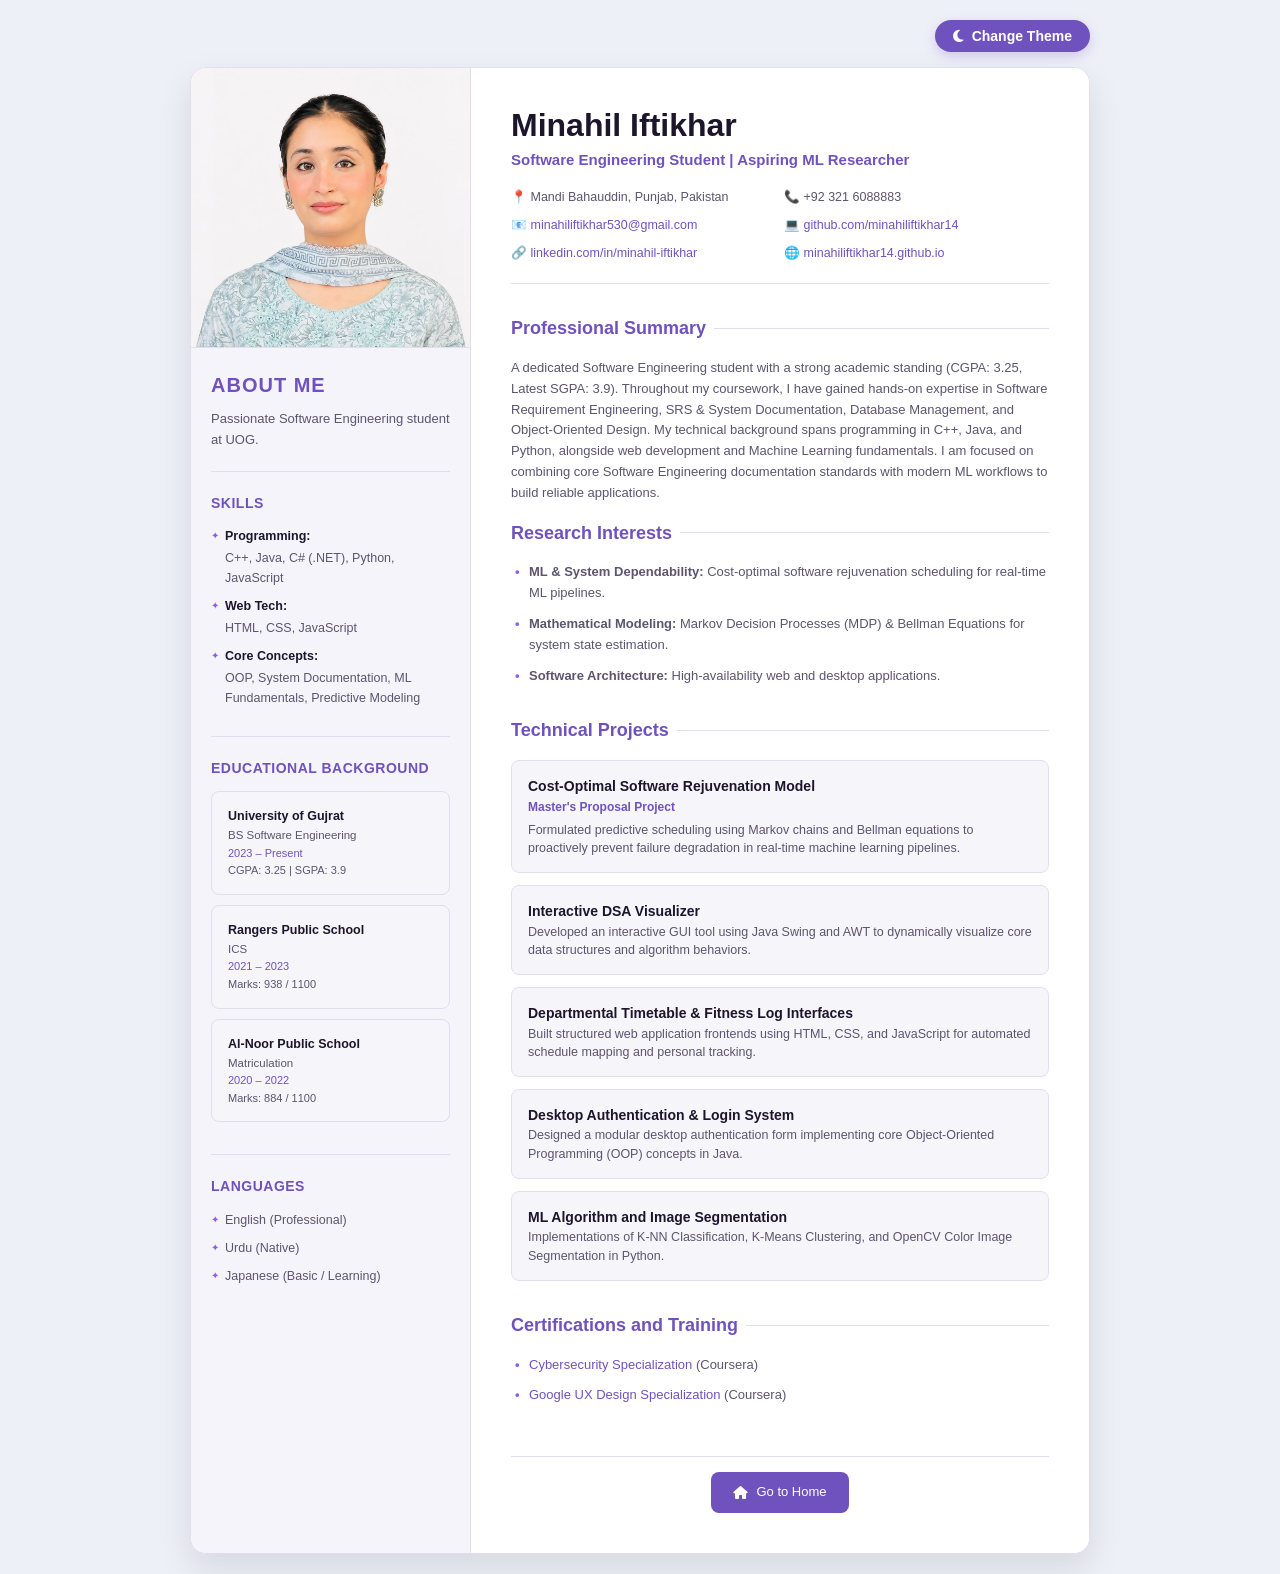
==== cv.html @ e7bc3b6b "Update cv.html" ====
<!DOCTYPE html>
<html lang="en">

<head>
    <meta charset="UTF-8">
    <meta name="viewport" content="width=device-width, initial-scale=1.0">
    <title>Minahil Iftikhar - Curriculum Vitae</title>
    <!-- FontAwesome icons -->
    <link rel="stylesheet" href="https://cdnjs.cloudflare.com/ajax/libs/font-awesome/6.4.0/css/all.min.css">
    
    <style>
        :root {
            /* LIGHT THEME (Portfolio Palette) */
            --body-bg: #eef0f8;
            --sidebar-bg: #f5f4fa;
            --main-bg: #ffffff;
            --card-bg: #f6f5fa;
            --text-dark: #1b162c;
            --text-purple: #7052be;
            --text-muted: #5b556e;
            --border-color: #e2def0;
            --link-color: #7052be;
            --button-bg: #7052be;
            --button-text: #ffffff;
            --accent-purple: #8b5cf6;
        }

        /* DARK THEME (Portfolio Palette) */
        [data-theme="dark"] {
            --body-bg: #0c0a15;
            --sidebar-bg: #141024;
            --main-bg: #1a162e;
            --card-bg: #221c3b;
            --text-dark: #f1edfd;
            --text-purple: #a78bfa;
            --text-muted: #b4accb;
            --border-color: #2e264a;
            --link-color: #c4b5fd;
            --button-bg: #8b5cf6;
            --button-text: #ffffff;
            --accent-purple: #a78bfa;
        }

        * {
            box-sizing: border-box;
            margin: 0;
            padding: 0;
            font-family: -apple-system, BlinkMacSystemFont, 'Segoe UI', Roboto, Helvetica, Arial, sans-serif;
            transition: background-color 0.3s ease, color 0.3s ease, border-color 0.3s ease;
        }

        body {
            background-color: var(--body-bg);
            color: var(--text-dark);
            line-height: 1.6;
            padding: 20px;
            position: relative;
        }

        /* Top Bar Controls */
        .top-controls {
            max-width: 900px;
            margin: 0 auto 15px auto;
            display: flex;
            justify-content: flex-end;
        }

        .theme-toggle-btn {
            background-color: var(--button-bg);
            color: var(--button-text);
            border: none;
            padding: 8px 18px;
            border-radius: 20px;
            cursor: pointer;
            font-size: 14px;
            font-weight: 600;
            display: flex;
            align-items: center;
            gap: 8px;
            box-shadow: 0 4px 12px rgba(112, 82, 190, 0.25);
        }

        .theme-toggle-btn:hover {
            opacity: 0.9;
            transform: translateY(-1px);
        }

        .cv-container {
            max-width: 900px;
            margin: 0 auto;
            background: var(--main-bg);
            border-radius: 16px;
            box-shadow: 0 15px 35px rgba(0, 0, 0, 0.1);
            display: grid;
            grid-template-columns: 280px 1fr;
            min-height: 1050px;
            overflow: hidden;
            border: 1px solid var(--border-color);
        }

        /* LEFT SIDEBAR */
        .sidebar {
            background-color: var(--sidebar-bg);
            border-right: 1px solid var(--border-color);
            display: flex;
            flex-direction: column;
        }

        .photo-container {
            width: 100%;
            height: 280px;
            background-color: var(--card-bg);
            display: flex;
            align-items: center;
            justify-content: center;
            border-bottom: 1px solid var(--border-color);
            overflow: hidden;
        }

        .photo-container img {
            width: 100%;
            height: 100%;
            object-fit: cover;
        }

        .photo-placeholder {
            color: var(--text-muted);
            font-size: 13px;
            text-align: center;
            padding: 20px;
            font-style: italic;
        }

        .sidebar-content {
            padding: 25px 20px;
        }

        .sidebar-section {
            border-bottom: 1px solid var(--border-color);
            padding-bottom: 20px;
            margin-bottom: 20px;
        }

        .sidebar-section:last-child {
            border-bottom: none;
            padding-bottom: 0;
            margin-bottom: 0;
        }

        .sidebar h1 {
            font-size: 20px;
            text-transform: uppercase;
            color: var(--text-purple);
            letter-spacing: 1px;
            line-height: 1.2;
            margin-bottom: 12px;
            font-weight: 700;
        }

        .sidebar h3 {
            font-size: 14px;
            font-weight: 700;
            color: var(--text-purple);
            margin-bottom: 12px;
            letter-spacing: 0.5px;
            text-transform: uppercase;
        }

        .sidebar p {
            font-size: 13px;
            color: var(--text-muted);
        }

        .sidebar ul {
            list-style-type: none;
            padding-left: 0;
        }

        .sidebar li {
            font-size: 12.5px;
            color: var(--text-muted);
            margin-bottom: 8px;
            position: relative;
            padding-left: 14px;
        }

        .sidebar li::before {
            content: "✦";
            position: absolute;
            left: 0;
            color: var(--accent-purple);
            font-size: 10px;
            top: 2px;
        }

        .sidebar li strong {
            color: var(--text-dark);
            display: block;
            margin-bottom: 2px;
        }

        .sidebar a,
        .main-content a {
            color: var(--link-color);
            text-decoration: none;
            font-weight: 500;
        }

        .sidebar a:hover,
        .main-content a:hover {
            text-decoration: underline;
        }

        /* RIGHT MAIN CONTENT */
        .main-content {
            background-color: var(--main-bg);
            padding: 40px;
            display: flex;
            flex-direction: column;
            justify-content: space-between;
        }

        .contact-header {
            font-size: 13px;
            color: var(--text-muted);
            margin-bottom: 30px;
            padding-bottom: 20px;
            border-bottom: 1px solid var(--border-color);
        }

        .contact-header h1 {
            font-size: 32px;
            color: var(--text-dark);
            font-weight: 800;
            line-height: 1.1;
            margin-bottom: 5px;
        }

        .contact-header h3 {
            font-size: 15px;
            color: var(--text-purple);
            font-weight: 600;
            margin-bottom: 15px;
        }

        .contact-grid {
            display: grid;
            grid-template-columns: 1fr 1fr;
            gap: 8px;
            font-size: 12.5px;
        }

        .main-section {
            margin-bottom: 30px;
        }

        .main-section h2 {
            font-size: 18px;
            color: var(--text-purple);
            margin-bottom: 15px;
            font-weight: 700;
            display: flex;
            align-items: center;
            gap: 8px;
        }

        .main-section h2::after {
            content: "";
            flex: 1;
            height: 1px;
            background-color: var(--border-color);
        }

        .main-section p {
            font-size: 13px;
            color: var(--text-muted);
            line-height: 1.6;
            margin-bottom: 15px;
        }

        .item {
            background: var(--card-bg);
            padding: 14px 16px;
            border-radius: 8px;
            margin-bottom: 12px;
            border: 1px solid var(--border-color);
        }

        .item-header {
            font-size: 14px;
            font-weight: 700;
            color: var(--text-dark);
        }

        .item-sub {
            font-size: 12px;
            font-weight: 600;
            color: var(--text-purple);
            margin-bottom: 4px;
        }

        .item-details {
            font-size: 12.5px;
            color: var(--text-muted);
            line-height: 1.5;
        }

        .bullet-list {
            padding-left: 0;
            list-style: none;
        }

        .bullet-list li {
            margin-bottom: 10px;
            font-size: 13px;
            color: var(--text-muted);
            position: relative;
            padding-left: 18px;
        }

        .bullet-list li::before {
            content: "•";
            position: absolute;
            left: 4px;
            color: var(--accent-purple);
            font-weight: bold;
        }

        /* Home Button Styling */
        .home-button-container {
            margin-top: 20px;
            padding-top: 15px;
            border-top: 1px solid var(--border-color);
            text-align: center;
        }

        .home-btn {
            display: inline-flex;
            align-items: center;
            gap: 8px;
            background-color: var(--button-bg) !important;
            color: #ffffff !important;
            padding: 10px 22px;
            border-radius: 8px;
            text-decoration: none !important;
            font-size: 13px;
            font-weight: 600;
            transition: transform 0.2s ease, opacity 0.2s ease;
        }

        .home-btn i,
        .home-btn span {
            color: #ffffff !important;
        }

        .home-btn:hover {
            transform: translateY(-2px);
            opacity: 0.9;
        }

        /* ==========================================================================
           PRINT OPTIMIZATION FOR SINGLE-PAGE CV (ENHANCED)
           ========================================================================== */
        @media print {
            /* Set page size to A4 and remove browser default margins */
            @page {
                size: A4 portrait;
                margin: 0mm !important;
            }

            /* Reset HTML and Body for full view print */
            html, body {
                width: 100% !important;
                height: 100% !important;
                background: none !important;
                padding: 0 !important;
                margin: 0 !important;
                -webkit-print-color-adjust: exact !important;
                print-color-adjust: exact !important;
            }

            /* Hide top buttons and non-printable elements */
            .top-controls,
            .home-button-container {
                display: none !important;
            }

            /* Single page layout setup */
            .cv-container {
                box-shadow: none !important;
                max-width: 100% !important;
                width: 100% !important;
                height: 100vh !important;
                min-height: auto !important;
                border: none !important;
                border-radius: 0 !important;
                grid-template-columns: 240px 1fr !important; /* Optimized sidebar width */
                page-break-inside: avoid !important;
                break-inside: avoid !important;
            }

            /* Compact layout for sidebar */
            .photo-container {
                height: 210px !important; /* Slightly smaller photo area for vertical space */
            }

            .sidebar-content {
                padding: 15px 12px !important;
            }

            .sidebar-section {
                margin-bottom: 10px !important;
                padding-bottom: 10px !important;
            }

            /* Compact layout for main content area */
            .main-content {
                padding: 20px 25px !important;
                justify-content: flex-start !important;
            }

            .contact-header {
                margin-bottom: 12px !important;
                padding-bottom: 8px !important;
            }

            .contact-header h1 {
                font-size: 24px !important;
            }

            .main-section {
                margin-bottom: 12px !important;
            }

            .main-section h2 {
                font-size: 15px !important;
                margin-bottom: 8px !important;
            }

            .main-section p {
                font-size: 12px !important;
                margin-bottom: 8px !important;
            }

            .item {
                margin-bottom: 6px !important;
                padding: 6px 10px !important;
            }

            .bullet-list li {
                margin-bottom: 4px !important;
                font-size: 12px !important;
            }

            /* Strict page-break protection */
            p, h1, h2, h3, .item, li, .sidebar-section, .main-section {
                page-break-inside: avoid !important;
                break-inside: avoid !important;
            }
        }
    </style>
</head>

<body>

    <!-- Top Theme Switcher Button -->
    <div class="top-controls">
        <button id="theme-toggle" class="theme-toggle-btn">
            <i id="theme-icon" class="fa-solid fa-moon"></i>
            <span>Change Theme</span>
        </button>
    </div>

    <div class="cv-container">

        <!-- LEFT SIDEBAR -->
        <aside class="sidebar">
            <div class="photo-container">
                <img src="Minahil Passport size.jpeg" alt="Minahil Iftikhar" onerror="this.style.display='none'; this.nextElementSibling.style.display='block';">
                <div class="photo-placeholder" style="display:none;">
                    [ Passport Photo Here ]
                </div>
            </div>

            <div class="sidebar-content">
                <div class="sidebar-section">
                    <h1>About Me</h1>
                    <p>Passionate Software Engineering student at UOG.</p>
                </div>

                <div class="sidebar-section">
                    <h3>Skills</h3>
                    <ul>
                        <li><strong>Programming:</strong> C++, Java, C# (.NET), Python, JavaScript</li>
                        <li><strong>Web Tech:</strong> HTML, CSS, JavaScript</li>
                        <li><strong>Core Concepts:</strong> OOP, System Documentation, ML Fundamentals, Predictive Modeling</li>
                    </ul>
                </div>

                <div class="sidebar-section">
                    <h3>Educational Background</h3>
                    <div class="item" style="margin-bottom: 10px;">
                        <div style="font-size: 12.5px; font-weight:700; color: var(--text-dark);">University of Gujrat</div>
                        <div style="font-size: 11.5px; color: var(--text-muted);">BS Software Engineering</div>
                        <div style="font-size: 11px; color: var(--text-purple);">2023 – Present</div>
                        <div style="font-size: 11px; color: var(--text-muted);">CGPA: 3.25 | SGPA: 3.9</div>
                    </div>

                    <div class="item" style="margin-bottom: 10px;">
                        <div style="font-size: 12.5px; font-weight:700; color: var(--text-dark);">Rangers Public School</div>
                        <div style="font-size: 11.5px; color: var(--text-muted);">ICS</div>
                        <div style="font-size: 11px; color: var(--text-purple);">2021 – 2023</div>
                        <div style="font-size: 11px; color: var(--text-muted);">Marks: 938 / 1100</div>
                    </div>

                    <div class="item">
                        <div style="font-size: 12.5px; font-weight:700; color: var(--text-dark);">Al-Noor Public School</div>
                        <div style="font-size: 11.5px; color: var(--text-muted);">Matriculation</div>
                        <div style="font-size: 11px; color: var(--text-purple);">2020 – 2022</div>
                        <div style="font-size: 11px; color: var(--text-muted);">Marks: 884 / 1100</div>
                    </div>
                </div>

                <div class="sidebar-section">
                    <h3>Languages</h3>
                    <ul>
                        <li>English (Professional)</li>
                        <li>Urdu (Native)</li>
                        <li>Japanese (Basic / Learning)</li>
                    </ul>
                </div>
            </div>
        </aside>

        <!-- RIGHT MAIN CONTENT -->
        <main class="main-content">

            <div>
                <!-- Contact Info Header -->
                <div class="contact-header">
                    <h1>Minahil Iftikhar</h1>
                    <h3>Software Engineering Student | Aspiring ML Researcher</h3>
                    <div class="contact-grid">
                        <div>📍 Mandi Bahauddin, Punjab, Pakistan</div>
                        <div>📞 +92 321 6088883</div>
                        <div>📧 <a href="mailto:minahiliftikhar530@gmail.com">minahiliftikhar530@gmail.com</a></div>
                        <div>💻 <a href="https://github.com/minahiliftikhar14" target="_blank">github.com/minahiliftikhar14</a></div>
                        <div>🔗 <a href="https://linkedin.com/in/minahil-iftikhar" target="_blank">linkedin.com/in/minahil-iftikhar</a></div>
                        <div>🌐 <a href="https://minahiliftikhar14.github.io" target="_blank">minahiliftikhar14.github.io</a></div>
                    </div>
                </div>

                <!-- Professional Summary & Research Interests -->
                <section class="main-section">
                    <h2>Professional Summary</h2>
                    <p>A dedicated Software Engineering student with a strong academic standing (CGPA: 3.25, Latest SGPA: 3.9). Throughout my coursework, I have gained hands-on expertise in Software Requirement Engineering, SRS & System Documentation, Database Management, and Object-Oriented Design. My technical background spans programming in C++, Java, and Python, alongside web development and Machine Learning fundamentals. I am focused on combining core Software Engineering documentation standards with modern ML workflows to build reliable applications.</p>

                    <h2>Research Interests</h2>
                    <ul class="bullet-list">
                        <li><strong>ML & System Dependability:</strong> Cost-optimal software rejuvenation scheduling for real-time ML pipelines.</li>
                        <li><strong>Mathematical Modeling:</strong> Markov Decision Processes (MDP) & Bellman Equations for system state estimation.</li>
                        <li><strong>Software Architecture:</strong> High-availability web and desktop applications.</li>
                    </ul>
                </section>

                <!-- Technical Projects -->
                <section class="main-section">
                    <h2>Technical Projects</h2>

                    <div class="item">
                        <div class="item-header">Cost-Optimal Software Rejuvenation Model</div>
                        <div class="item-sub">Master's Proposal Project</div>
                        <div class="item-details">Formulated predictive scheduling using Markov chains and Bellman equations to proactively prevent failure degradation in real-time machine learning pipelines.</div>
                    </div>

                    <div class="item">
                        <div class="item-header">Interactive DSA Visualizer</div>
                        <div class="item-details">Developed an interactive GUI tool using Java Swing and AWT to dynamically visualize core data structures and algorithm behaviors.</div>
                    </div>

                    <div class="item">
                        <div class="item-header">Departmental Timetable & Fitness Log Interfaces</div>
                        <div class="item-details">Built structured web application frontends using HTML, CSS, and JavaScript for automated schedule mapping and personal tracking.</div>
                    </div>

                    <div class="item">
                        <div class="item-header">Desktop Authentication & Login System</div>
                        <div class="item-details">Designed a modular desktop authentication form implementing core Object-Oriented Programming (OOP) concepts in Java.</div>
                    </div>

                    <div class="item">
                        <div class="item-header">ML Algorithm and Image Segmentation</div>
                        <div class="item-details">Implementations of K-NN Classification, K-Means Clustering, and OpenCV Color Image Segmentation in Python.</div>
                    </div>
                </section>

                <!-- Training and Certifications -->
                <section class="main-section">
                    <h2>Certifications and Training</h2>
                    <ul class="bullet-list">
                        <li><a href="https://www.coursera.org/account/accomplishments/specialization/certificate/G35MRL6P6E2B" target="_blank">Cybersecurity Specialization</a> (Coursera)</li>
                        <li><a href="YOUR_COURSERA_UX_LINK_HERE" target="_blank">Google UX Design Specialization</a> (Coursera)</li>
                    </ul>
                </section>
            </div>

            <!-- Home Button -->
            <div class="home-button-container">
                <a href="index.html" class="home-btn">
                    <i class="fa-solid fa-house"></i> Go to Home
                </a>
            </div>

        </main>

    </div>

    <!-- Theme Switcher JS Script -->
    <script>
        const themeToggleBtn = document.getElementById('theme-toggle');
        const themeIcon = document.getElementById('theme-icon');

        const savedTheme = localStorage.getItem('theme') || 'light';
        document.documentElement.setAttribute('data-theme', savedTheme);
        updateIcon(savedTheme);

        themeToggleBtn.addEventListener('click', () => {
            let currentTheme = document.documentElement.getAttribute('data-theme');
            let newTheme = currentTheme === 'dark' ? 'light' : 'dark';

            document.documentElement.setAttribute('data-theme', newTheme);
            localStorage.setItem('theme', newTheme);
            updateIcon(newTheme);
        });

        function updateIcon(theme) {
            if (theme === 'dark') {
                themeIcon.className = 'fa-solid fa-sun';
            } else {
                themeIcon.className = 'fa-solid fa-moon';
            }
        }
    </script>
</body>

</html>
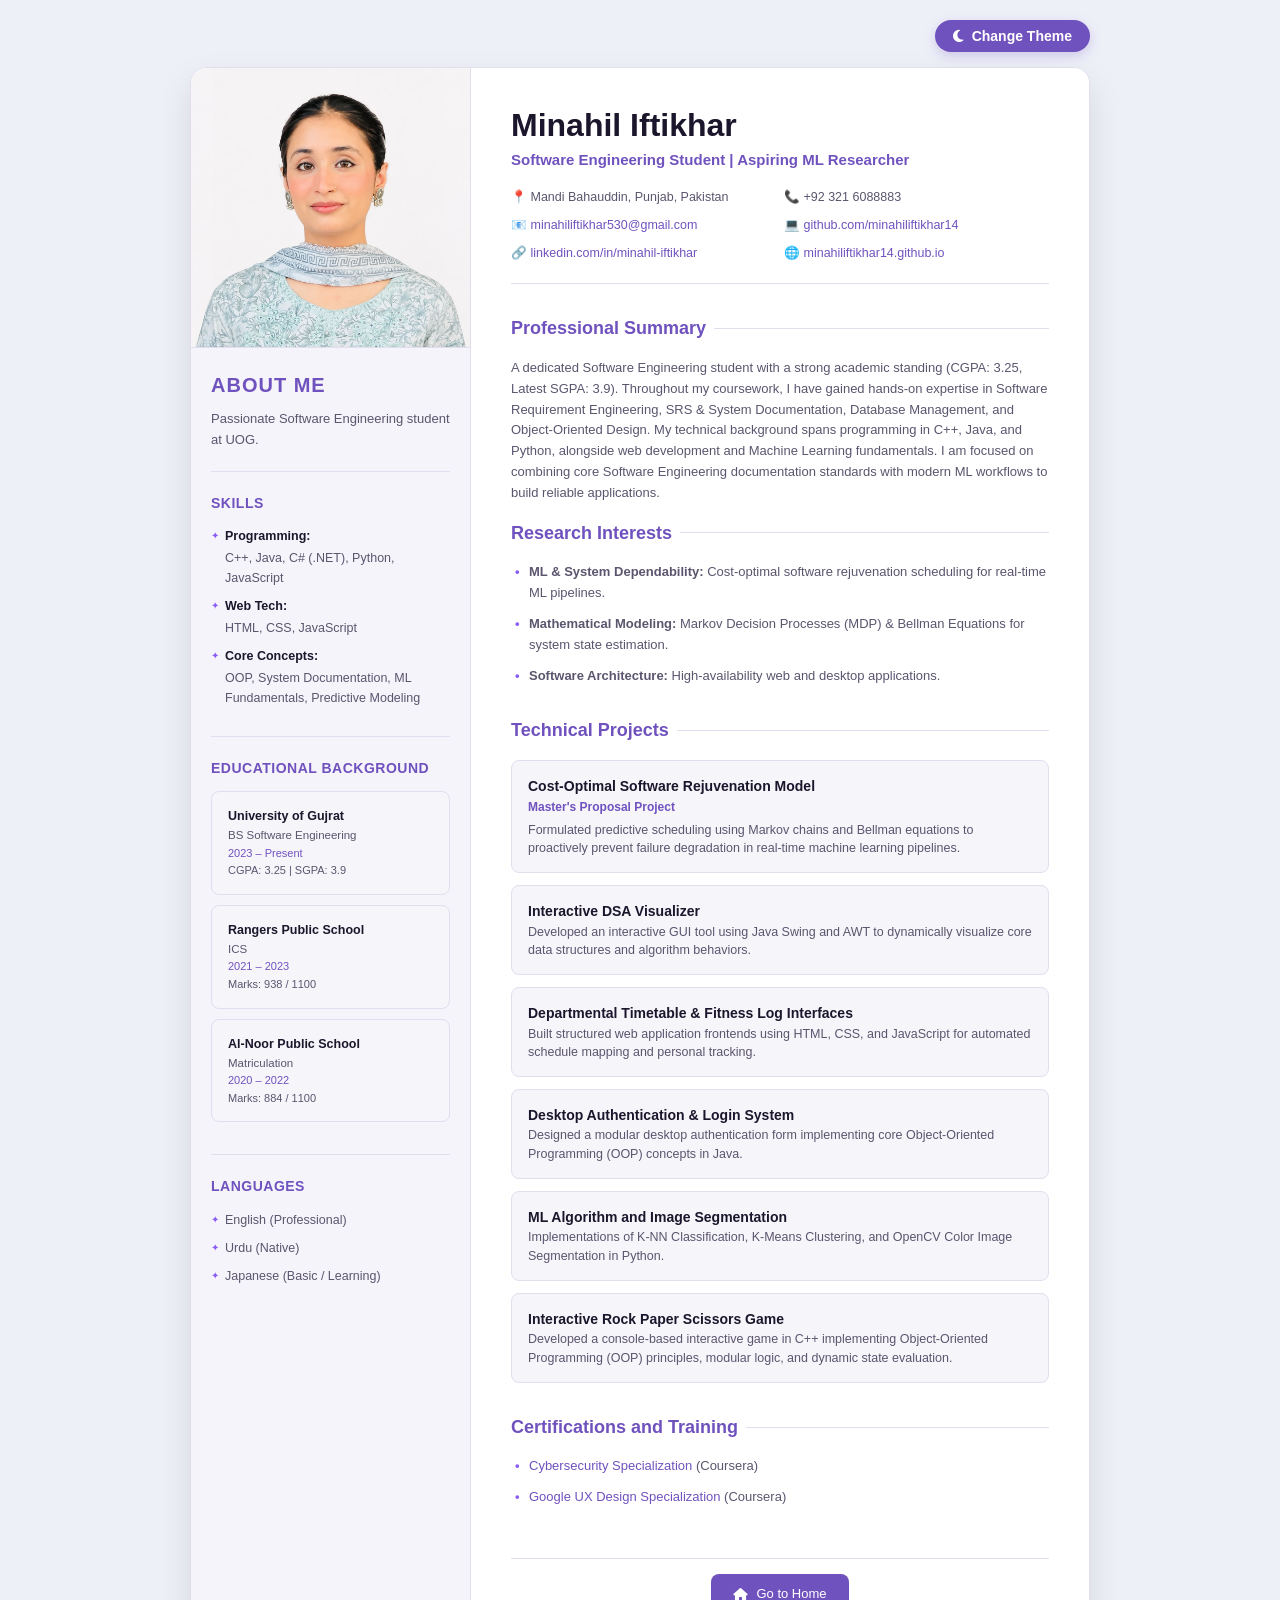
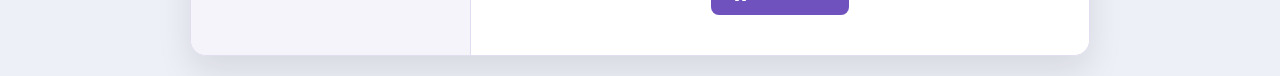
==== commit dd7f6b24: "Update cv.html" ====
--- a/cv.html
+++ b/cv.html
@@ -592,6 +592,10 @@
                         <div class="item-header">ML Algorithm and Image Segmentation</div>
                         <div class="item-details">Implementations of K-NN Classification, K-Means Clustering, and OpenCV Color Image Segmentation in Python.</div>
                     </div>
+                    <div class="item">
+                    <div class="item-header">Interactive Rock Paper Scissors Game</div>
+                    <div class="item-details">Developed a console-based interactive game in C++ implementing Object-Oriented Programming (OOP) principles, modular logic, and dynamic state evaluation.</div>
+</div>
                 </section>
 
                 <!-- Training and Certifications -->
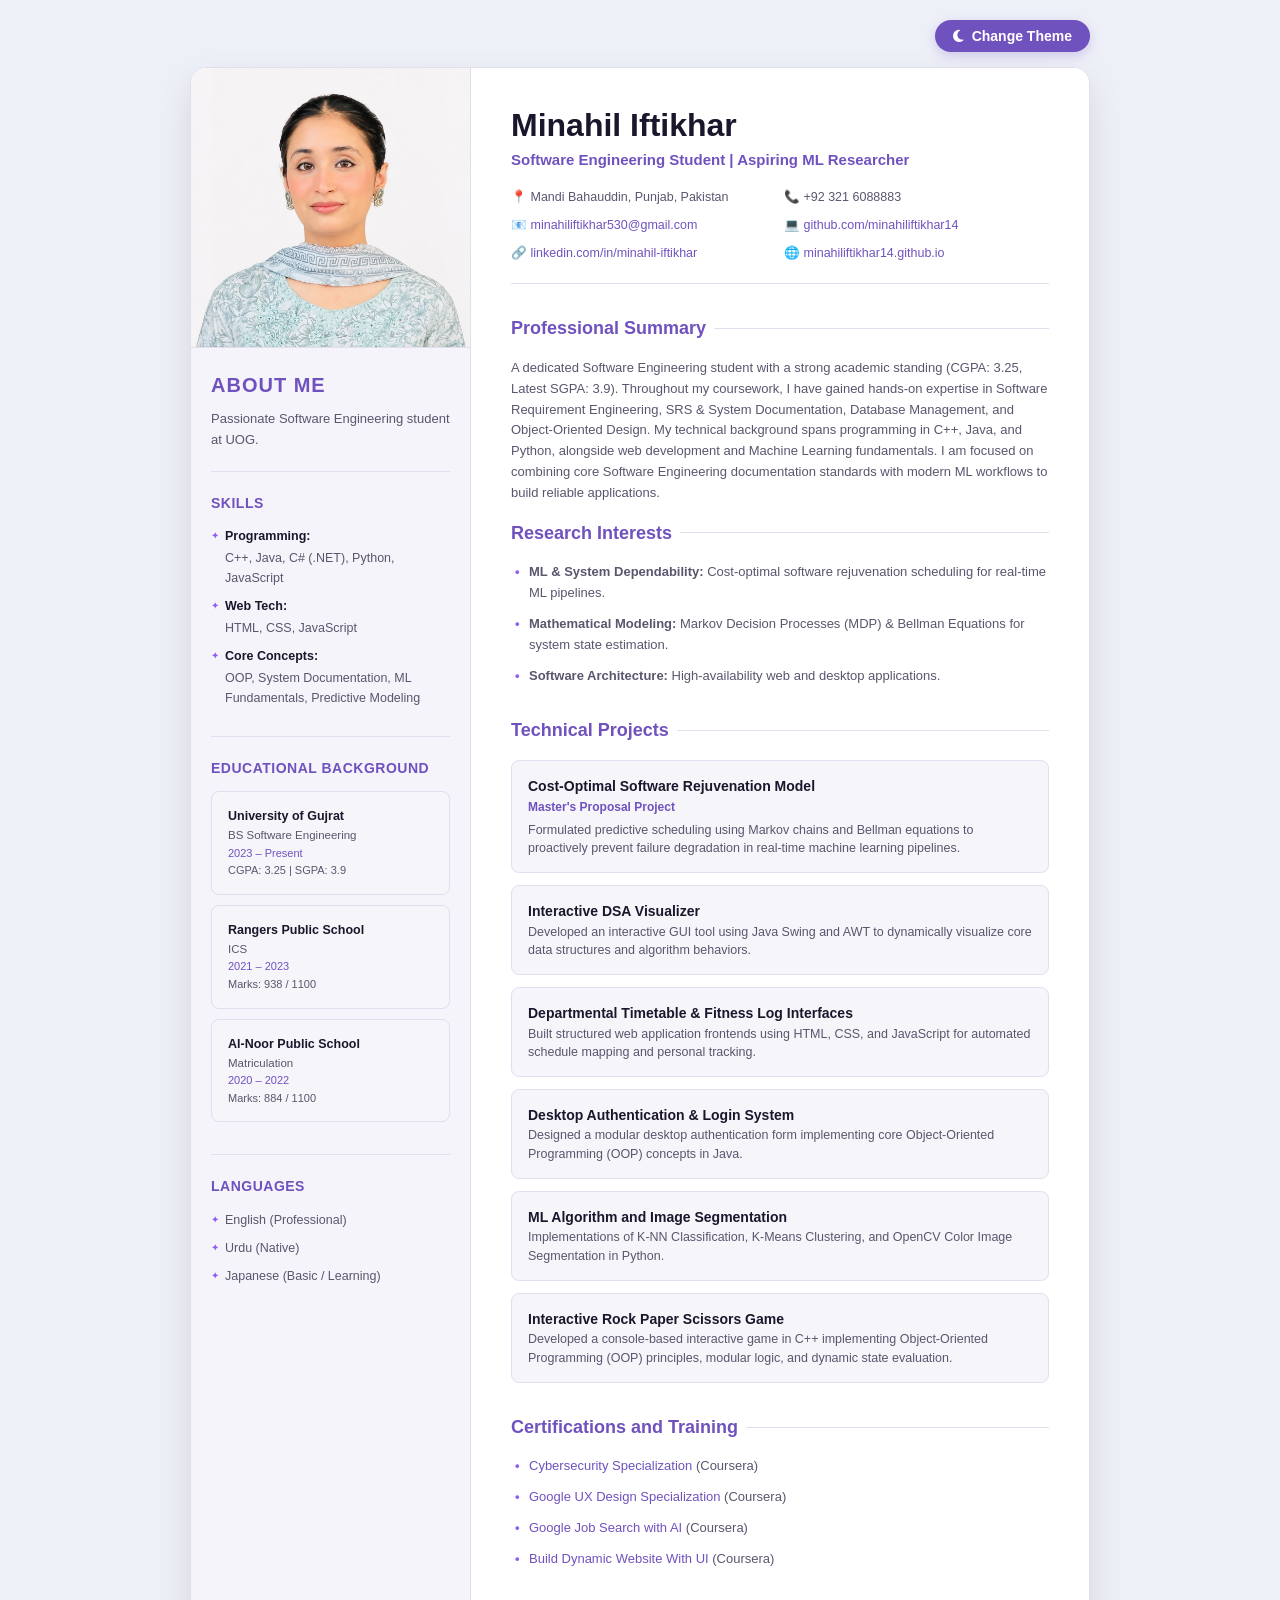
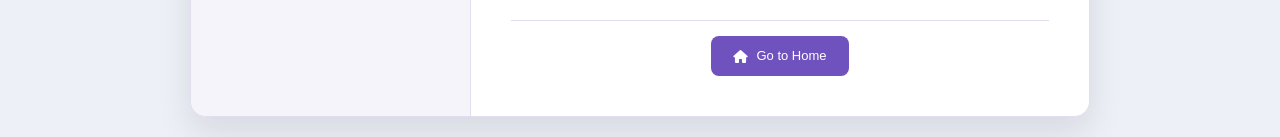
==== commit 8921a11d: "Update cv.html" ====
--- a/cv.html
+++ b/cv.html
@@ -603,7 +603,9 @@
                     <h2>Certifications and Training</h2>
                     <ul class="bullet-list">
                         <li><a href="https://www.coursera.org/account/accomplishments/specialization/certificate/G35MRL6P6E2B" target="_blank">Cybersecurity Specialization</a> (Coursera)</li>
-                        <li><a href="YOUR_COURSERA_UX_LINK_HERE" target="_blank">Google UX Design Specialization</a> (Coursera)</li>
+                        <li><a href="https://www.coursera.org/account/accomplishments/specialization/certificate/XSZ6174ZWD91" target="_blank">Google UX Design Specialization</a> (Coursera)</li>
+                         <li><a href="https://www.coursera.org/account/accomplishments/certificate/RXL51QX4BG8D" target="_blank">Google Job Search with AI</a> (Coursera)</li>
+                        <li><a href="https://www.coursera.org/account/accomplishments/certificate/5TB5YM1CJBZL" target="_blank">Build Dynamic Website With UI</a> (Coursera)</li>
                     </ul>
                 </section>
             </div>
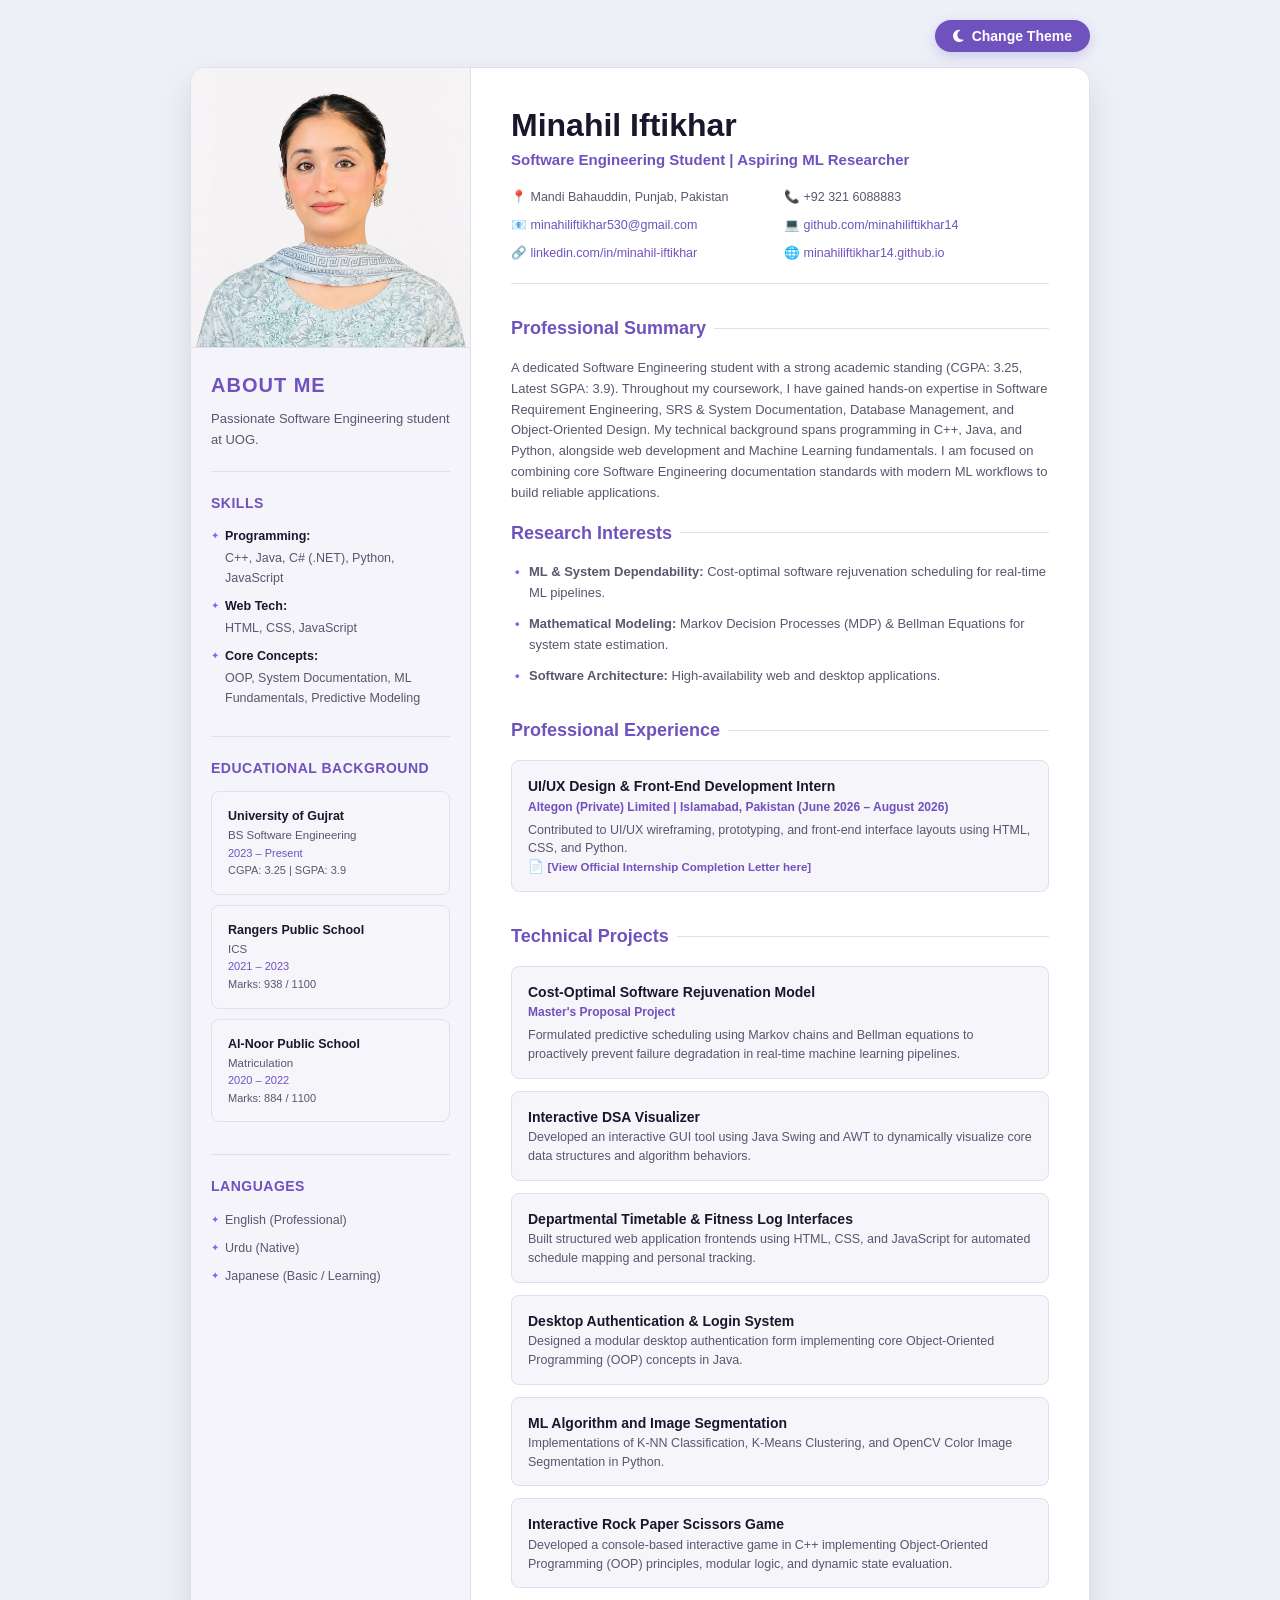
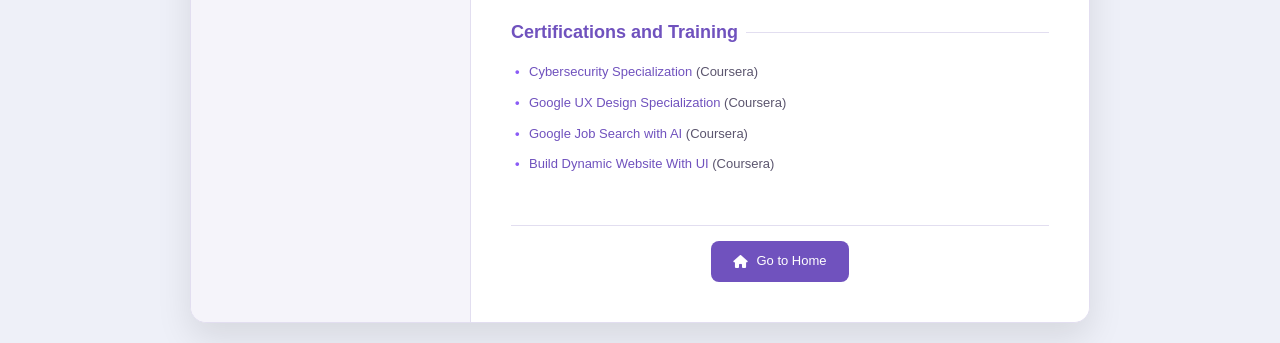
==== commit 97c6392c: "Update cv.html" ====
--- a/cv.html
+++ b/cv.html
@@ -562,6 +562,18 @@
                         <li><strong>Software Architecture:</strong> High-availability web and desktop applications.</li>
                     </ul>
                 </section>
+                 <!-- Professional Experience -->
+                <section class="main-section">
+                    <h2>Professional Experience</h2>
+                    <div class="item">
+                        <div class="item-header">UI/UX Design & Front-End Development Intern</div>
+                        <div class="item-sub">Altegon (Private) Limited | Islamabad, Pakistan (June 2026 – August 2026)</div>
+                        <div class="item-details">
+                            Contributed to UI/UX wireframing, prototyping, and front-end interface layouts using HTML, CSS, and Python.
+                            <br> 📄 <a href="Internship-Letter.pdf" target="_blank" style="font-weight: bold; font-size: 11.5px;">[View Official Internship Completion Letter here]</a>
+                        </div>
+                    </div>
+                </section>
 
                 <!-- Technical Projects -->
                 <section class="main-section">
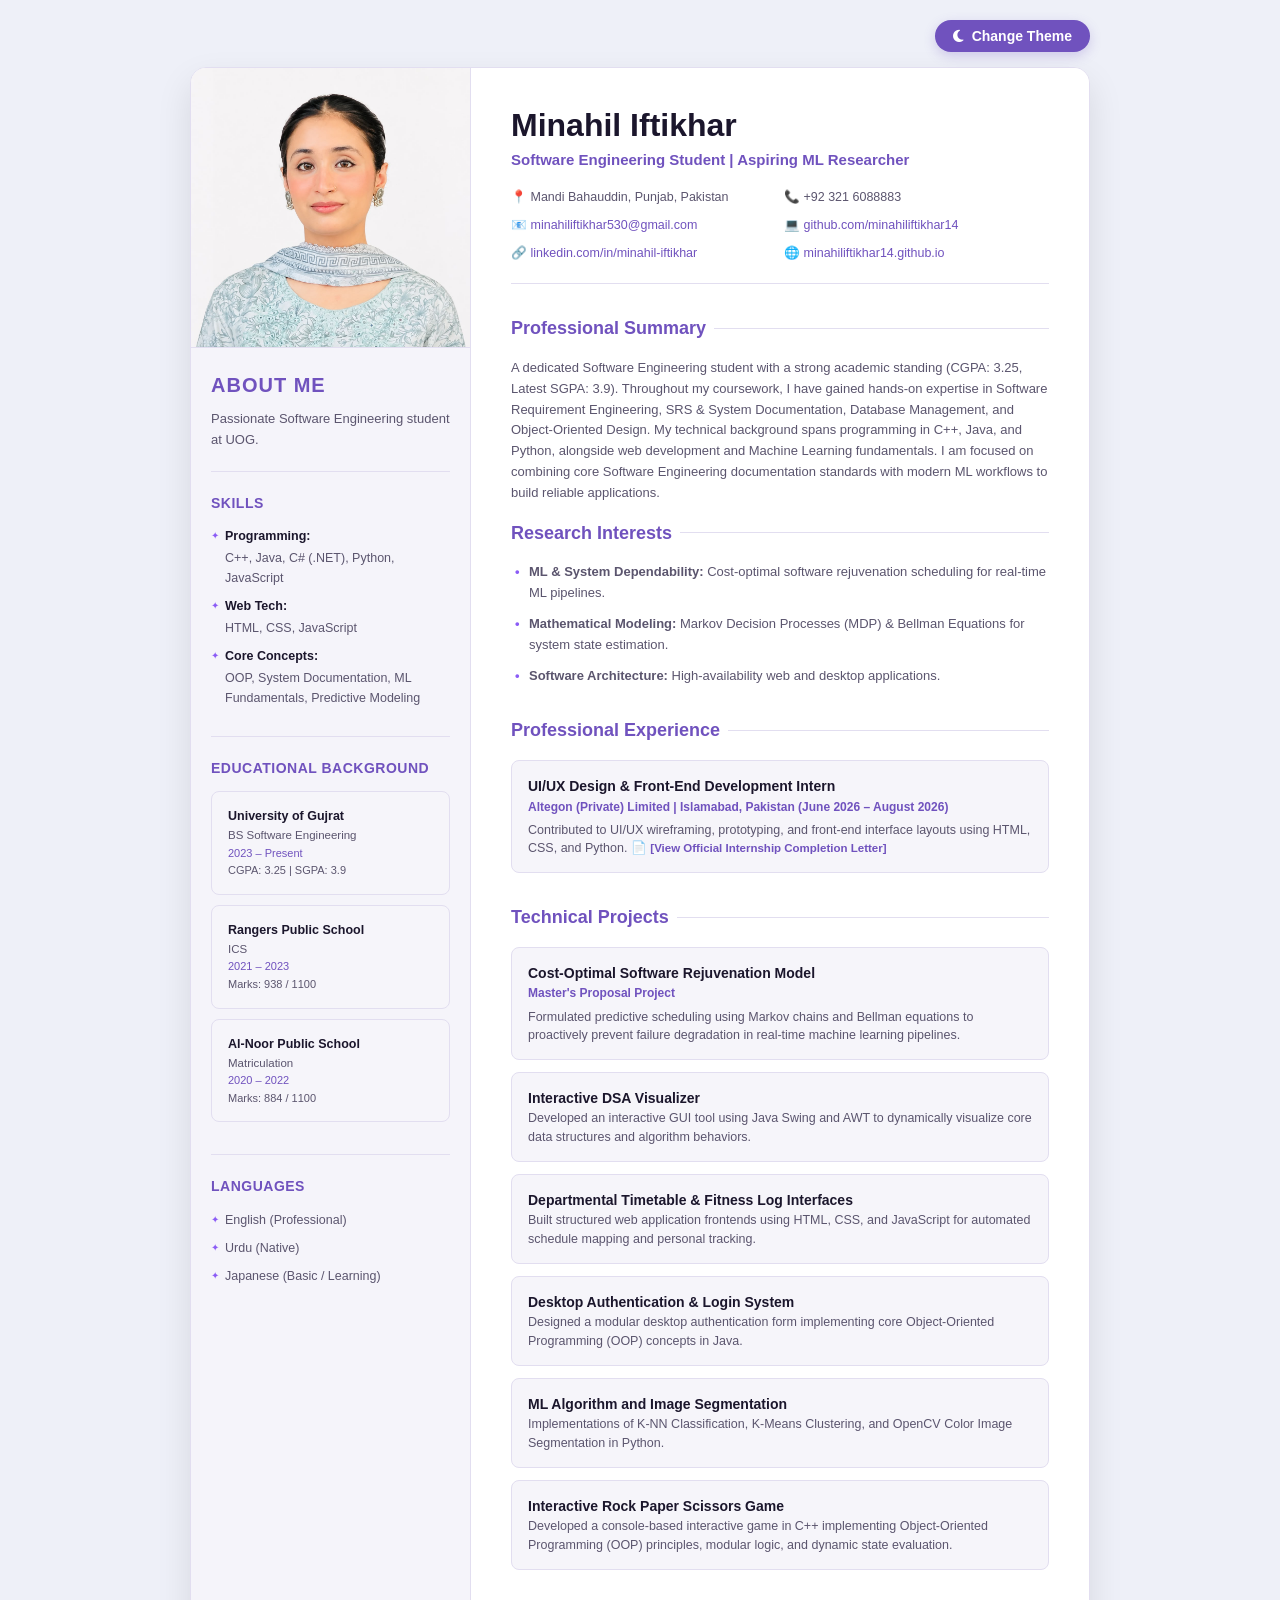
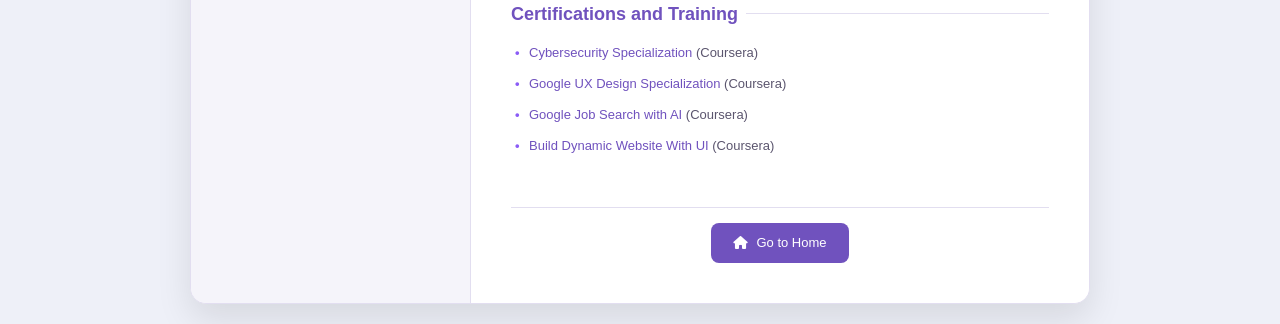
==== commit 65a86f63: "Update cv.html" ====
--- a/cv.html
+++ b/cv.html
@@ -570,7 +570,7 @@
                         <div class="item-sub">Altegon (Private) Limited | Islamabad, Pakistan (June 2026 – August 2026)</div>
                         <div class="item-details">
                             Contributed to UI/UX wireframing, prototyping, and front-end interface layouts using HTML, CSS, and Python.
-                            <br> 📄 <a href="Internship-Letter.pdf" target="_blank" style="font-weight: bold; font-size: 11.5px;">[View Official Internship Completion Letter here]</a>
+📄 <a href="https://minahiliftikhar14.github.io/internship-letter.pdf" target="_blank" style="font-weight: bold; font-size: 11.5px;">[View Official Internship Completion Letter]</a>
                         </div>
                     </div>
                 </section>
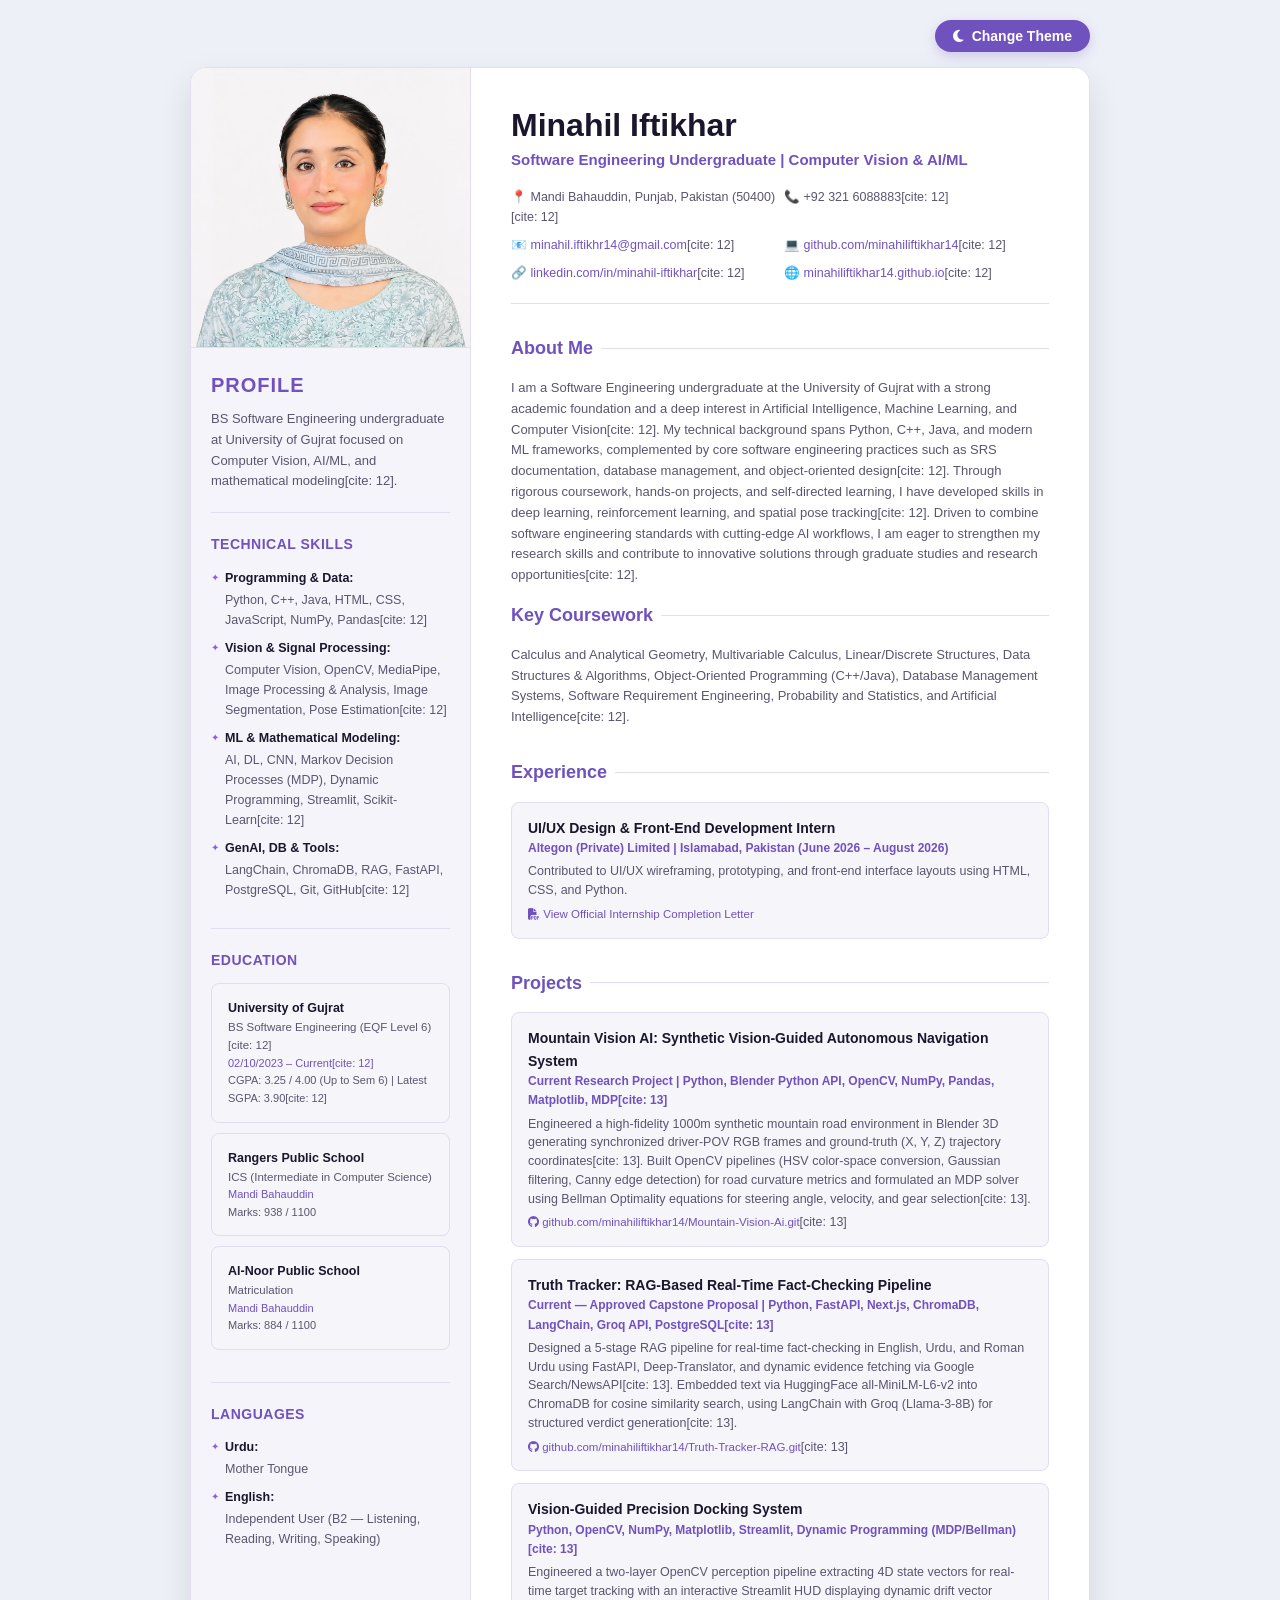
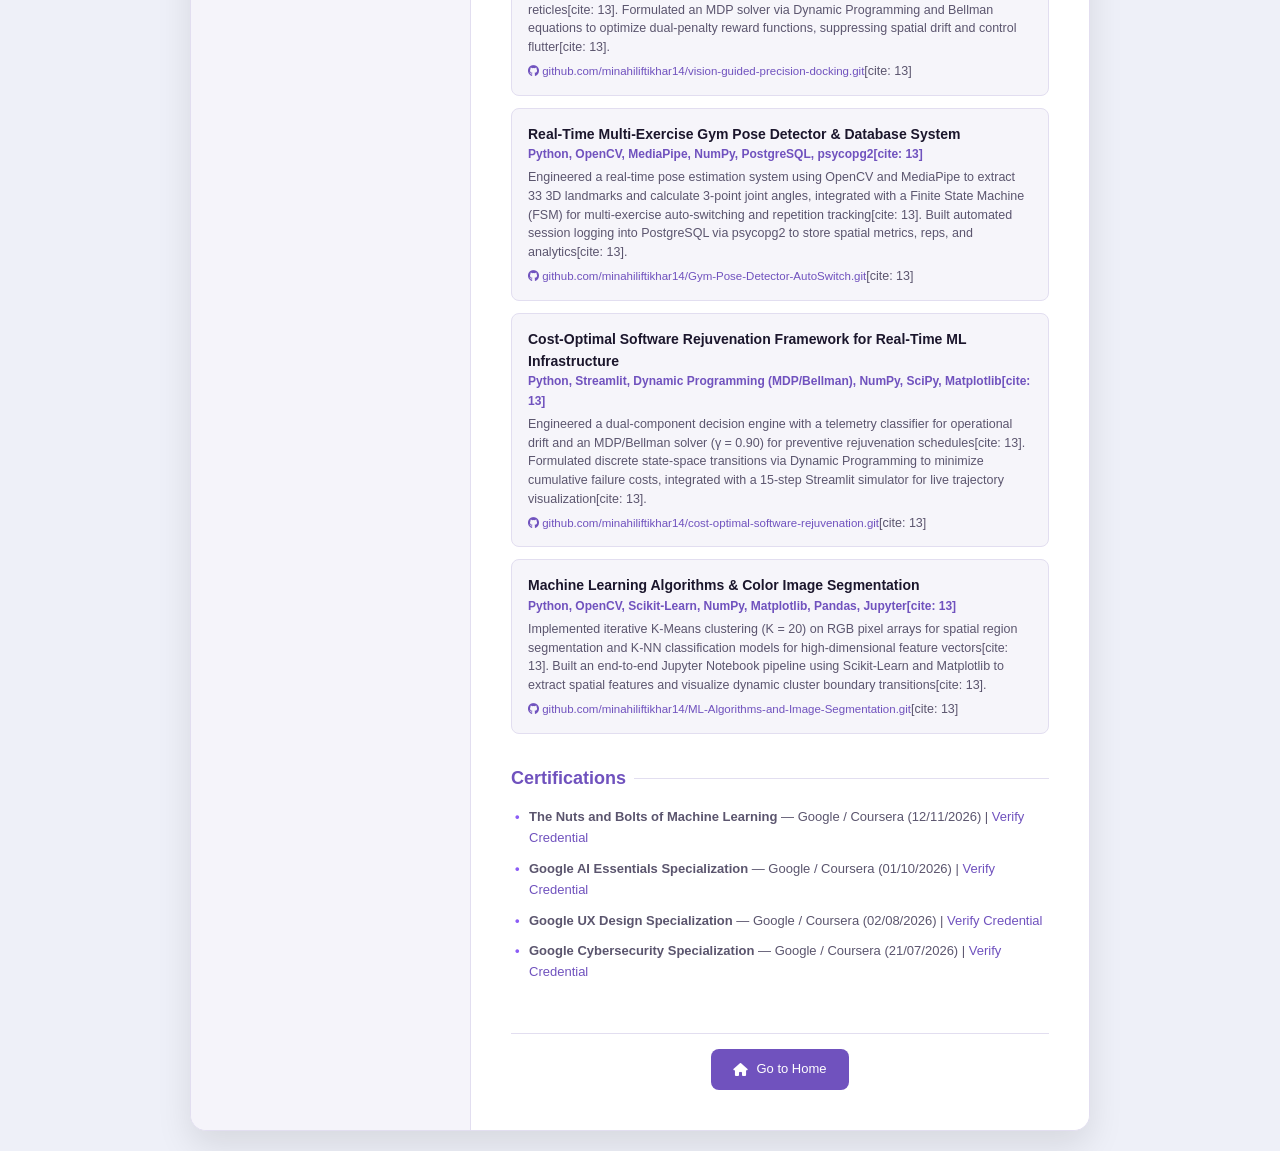
==== commit 05ffe9d7: "Update cv.html" ====
--- a/cv.html
+++ b/cv.html
@@ -326,6 +326,13 @@
             font-weight: bold;
         }
 
+        .project-link {
+            display: inline-block;
+            margin-top: 6px;
+            font-size: 11.5px;
+            font-weight: 600;
+        }
+
         /* Home Button Styling */
         .home-button-container {
             margin-top: 20px;
@@ -362,13 +369,11 @@
            PRINT OPTIMIZATION FOR SINGLE-PAGE CV (ENHANCED)
            ========================================================================== */
         @media print {
-            /* Set page size to A4 and remove browser default margins */
             @page {
                 size: A4 portrait;
                 margin: 0mm !important;
             }
 
-            /* Reset HTML and Body for full view print */
             html, body {
                 width: 100% !important;
                 height: 100% !important;
@@ -379,29 +384,23 @@
                 print-color-adjust: exact !important;
             }
 
-            /* Hide top buttons and non-printable elements */
             .top-controls,
             .home-button-container {
                 display: none !important;
             }
 
-            /* Single page layout setup */
             .cv-container {
                 box-shadow: none !important;
                 max-width: 100% !important;
                 width: 100% !important;
-                height: 100vh !important;
                 min-height: auto !important;
                 border: none !important;
                 border-radius: 0 !important;
-                grid-template-columns: 240px 1fr !important; /* Optimized sidebar width */
-                page-break-inside: avoid !important;
-                break-inside: avoid !important;
-            }
-
-            /* Compact layout for sidebar */
+                grid-template-columns: 240px 1fr !important;
+            }
+
             .photo-container {
-                height: 210px !important; /* Slightly smaller photo area for vertical space */
+                height: 210px !important;
             }
 
             .sidebar-content {
@@ -413,7 +412,6 @@
                 padding-bottom: 10px !important;
             }
 
-            /* Compact layout for main content area */
             .main-content {
                 padding: 20px 25px !important;
                 justify-content: flex-start !important;
@@ -444,7 +442,7 @@
 
             .item {
                 margin-bottom: 6px !important;
-                padding: 6px 10px !important;
+                padding: 8px 10px !important;
             }
 
             .bullet-list li {
@@ -452,7 +450,6 @@
                 font-size: 12px !important;
             }
 
-            /* Strict page-break protection */
             p, h1, h2, h3, .item, li, .sidebar-section, .main-section {
                 page-break-inside: avoid !important;
                 break-inside: avoid !important;
@@ -484,39 +481,40 @@
 
             <div class="sidebar-content">
                 <div class="sidebar-section">
-                    <h1>About Me</h1>
-                    <p>Passionate Software Engineering student at UOG.</p>
+                    <h1>Profile</h1>
+                    <p>BS Software Engineering undergraduate at University of Gujrat focused on Computer Vision, AI/ML, and mathematical modeling[cite: 12].</p>
                 </div>
 
                 <div class="sidebar-section">
-                    <h3>Skills</h3>
+                    <h3>Technical Skills</h3>
                     <ul>
-                        <li><strong>Programming:</strong> C++, Java, C# (.NET), Python, JavaScript</li>
-                        <li><strong>Web Tech:</strong> HTML, CSS, JavaScript</li>
-                        <li><strong>Core Concepts:</strong> OOP, System Documentation, ML Fundamentals, Predictive Modeling</li>
+                        <li><strong>Programming & Data:</strong> Python, C++, Java, HTML, CSS, JavaScript, NumPy, Pandas[cite: 12]</li>
+                        <li><strong>Vision & Signal Processing:</strong> Computer Vision, OpenCV, MediaPipe, Image Processing & Analysis, Image Segmentation, Pose Estimation[cite: 12]</li>
+                        <li><strong>ML & Mathematical Modeling:</strong> AI, DL, CNN, Markov Decision Processes (MDP), Dynamic Programming, Streamlit, Scikit-Learn[cite: 12]</li>
+                        <li><strong>GenAI, DB & Tools:</strong> LangChain, ChromaDB, RAG, FastAPI, PostgreSQL, Git, GitHub[cite: 12]</li>
                     </ul>
                 </div>
 
                 <div class="sidebar-section">
-                    <h3>Educational Background</h3>
+                    <h3>Education</h3>
                     <div class="item" style="margin-bottom: 10px;">
                         <div style="font-size: 12.5px; font-weight:700; color: var(--text-dark);">University of Gujrat</div>
-                        <div style="font-size: 11.5px; color: var(--text-muted);">BS Software Engineering</div>
-                        <div style="font-size: 11px; color: var(--text-purple);">2023 – Present</div>
-                        <div style="font-size: 11px; color: var(--text-muted);">CGPA: 3.25 | SGPA: 3.9</div>
+                        <div style="font-size: 11.5px; color: var(--text-muted);">BS Software Engineering (EQF Level 6)[cite: 12]</div>
+                        <div style="font-size: 11px; color: var(--text-purple);">02/10/2023 – Current[cite: 12]</div>
+                        <div style="font-size: 11px; color: var(--text-muted);">CGPA: 3.25 / 4.00 (Up to Sem 6) | Latest SGPA: 3.90[cite: 12]</div>
                     </div>
 
                     <div class="item" style="margin-bottom: 10px;">
                         <div style="font-size: 12.5px; font-weight:700; color: var(--text-dark);">Rangers Public School</div>
-                        <div style="font-size: 11.5px; color: var(--text-muted);">ICS</div>
-                        <div style="font-size: 11px; color: var(--text-purple);">2021 – 2023</div>
+                        <div style="font-size: 11.5px; color: var(--text-muted);">ICS (Intermediate in Computer Science)</div>
+                        <div style="font-size: 11px; color: var(--text-purple);">Mandi Bahauddin</div>
                         <div style="font-size: 11px; color: var(--text-muted);">Marks: 938 / 1100</div>
                     </div>
 
                     <div class="item">
                         <div style="font-size: 12.5px; font-weight:700; color: var(--text-dark);">Al-Noor Public School</div>
                         <div style="font-size: 11.5px; color: var(--text-muted);">Matriculation</div>
-                        <div style="font-size: 11px; color: var(--text-purple);">2020 – 2022</div>
+                        <div style="font-size: 11px; color: var(--text-purple);">Mandi Bahauddin</div>
                         <div style="font-size: 11px; color: var(--text-muted);">Marks: 884 / 1100</div>
                     </div>
                 </div>
@@ -524,9 +522,8 @@
                 <div class="sidebar-section">
                     <h3>Languages</h3>
                     <ul>
-                        <li>English (Professional)</li>
-                        <li>Urdu (Native)</li>
-                        <li>Japanese (Basic / Learning)</li>
+                        <li><strong>Urdu:</strong> Mother Tongue</li>
+                        <li><strong>English:</strong> Independent User (B2 — Listening, Reading, Writing, Speaking)</li>
                     </ul>
                 </div>
             </div>
@@ -539,85 +536,106 @@
                 <!-- Contact Info Header -->
                 <div class="contact-header">
                     <h1>Minahil Iftikhar</h1>
-                    <h3>Software Engineering Student | Aspiring ML Researcher</h3>
+                    <h3>Software Engineering Undergraduate | Computer Vision & AI/ML</h3>
                     <div class="contact-grid">
-                        <div>📍 Mandi Bahauddin, Punjab, Pakistan</div>
-                        <div>📞 +92 321 6088883</div>
-                        <div>📧 <a href="mailto:minahiliftikhar530@gmail.com">minahiliftikhar530@gmail.com</a></div>
-                        <div>💻 <a href="https://github.com/minahiliftikhar14" target="_blank">github.com/minahiliftikhar14</a></div>
-                        <div>🔗 <a href="https://linkedin.com/in/minahil-iftikhar" target="_blank">linkedin.com/in/minahil-iftikhar</a></div>
-                        <div>🌐 <a href="https://minahiliftikhar14.github.io" target="_blank">minahiliftikhar14.github.io</a></div>
+                        <div>📍 Mandi Bahauddin, Punjab, Pakistan (50400)[cite: 12]</div>
+                        <div>📞 +92 321 6088883[cite: 12]</div>
+                        <div>📧 <a href="mailto:minahil.iftikhr14@gmail.com">minahil.iftikhr14@gmail.com</a>[cite: 12]</div>
+                        <div>💻 <a href="https://github.com/minahiliftikhar14" target="_blank">github.com/minahiliftikhar14</a>[cite: 12]</div>
+                        <div>🔗 <a href="https://linkedin.com/in/minahil-iftikhar" target="_blank">linkedin.com/in/minahil-iftikhar</a>[cite: 12]</div>
+                        <div>🌐 <a href="https://minahiliftikhar14.github.io" target="_blank">minahiliftikhar14.github.io</a>[cite: 12]</div>
                     </div>
                 </div>
 
-                <!-- Professional Summary & Research Interests -->
+                <!-- About Me & Key Coursework -->
                 <section class="main-section">
-                    <h2>Professional Summary</h2>
-                    <p>A dedicated Software Engineering student with a strong academic standing (CGPA: 3.25, Latest SGPA: 3.9). Throughout my coursework, I have gained hands-on expertise in Software Requirement Engineering, SRS & System Documentation, Database Management, and Object-Oriented Design. My technical background spans programming in C++, Java, and Python, alongside web development and Machine Learning fundamentals. I am focused on combining core Software Engineering documentation standards with modern ML workflows to build reliable applications.</p>
-
-                    <h2>Research Interests</h2>
-                    <ul class="bullet-list">
-                        <li><strong>ML & System Dependability:</strong> Cost-optimal software rejuvenation scheduling for real-time ML pipelines.</li>
-                        <li><strong>Mathematical Modeling:</strong> Markov Decision Processes (MDP) & Bellman Equations for system state estimation.</li>
-                        <li><strong>Software Architecture:</strong> High-availability web and desktop applications.</li>
-                    </ul>
+                    <h2>About Me</h2>
+                    <p>I am a Software Engineering undergraduate at the University of Gujrat with a strong academic foundation and a deep interest in Artificial Intelligence, Machine Learning, and Computer Vision[cite: 12]. My technical background spans Python, C++, Java, and modern ML frameworks, complemented by core software engineering practices such as SRS documentation, database management, and object-oriented design[cite: 12]. Through rigorous coursework, hands-on projects, and self-directed learning, I have developed skills in deep learning, reinforcement learning, and spatial pose tracking[cite: 12]. Driven to combine software engineering standards with cutting-edge AI workflows, I am eager to strengthen my research skills and contribute to innovative solutions through graduate studies and research opportunities[cite: 12].</p>
+
+                    <h2>Key Coursework</h2>
+                    <p>Calculus and Analytical Geometry, Multivariable Calculus, Linear/Discrete Structures, Data Structures & Algorithms, Object-Oriented Programming (C++/Java), Database Management Systems, Software Requirement Engineering, Probability and Statistics, and Artificial Intelligence[cite: 12].</p>
                 </section>
-                 <!-- Professional Experience -->
+
+                <!-- Professional Experience -->
                 <section class="main-section">
-                    <h2>Professional Experience</h2>
+                    <h2>Experience</h2>
                     <div class="item">
                         <div class="item-header">UI/UX Design & Front-End Development Intern</div>
                         <div class="item-sub">Altegon (Private) Limited | Islamabad, Pakistan (June 2026 – August 2026)</div>
                         <div class="item-details">
                             Contributed to UI/UX wireframing, prototyping, and front-end interface layouts using HTML, CSS, and Python.
-📄 <a href="https://minahiliftikhar14.github.io/internship-letter.pdf" target="_blank" style="font-weight: bold; font-size: 11.5px;">[View Official Internship Completion Letter]</a>
+                            <br><a href="https://minahiliftikhar14.github.io/internship-letter.pdf" target="_blank" class="project-link"><i class="fa-solid fa-file-pdf"></i> View Official Internship Completion Letter</a>
                         </div>
                     </div>
                 </section>
 
                 <!-- Technical Projects -->
                 <section class="main-section">
-                    <h2>Technical Projects</h2>
-
-                    <div class="item">
-                        <div class="item-header">Cost-Optimal Software Rejuvenation Model</div>
-                        <div class="item-sub">Master's Proposal Project</div>
-                        <div class="item-details">Formulated predictive scheduling using Markov chains and Bellman equations to proactively prevent failure degradation in real-time machine learning pipelines.</div>
-                    </div>
-
-                    <div class="item">
-                        <div class="item-header">Interactive DSA Visualizer</div>
-                        <div class="item-details">Developed an interactive GUI tool using Java Swing and AWT to dynamically visualize core data structures and algorithm behaviors.</div>
-                    </div>
-
-                    <div class="item">
-                        <div class="item-header">Departmental Timetable & Fitness Log Interfaces</div>
-                        <div class="item-details">Built structured web application frontends using HTML, CSS, and JavaScript for automated schedule mapping and personal tracking.</div>
-                    </div>
-
-                    <div class="item">
-                        <div class="item-header">Desktop Authentication & Login System</div>
-                        <div class="item-details">Designed a modular desktop authentication form implementing core Object-Oriented Programming (OOP) concepts in Java.</div>
-                    </div>
-
-                    <div class="item">
-                        <div class="item-header">ML Algorithm and Image Segmentation</div>
-                        <div class="item-details">Implementations of K-NN Classification, K-Means Clustering, and OpenCV Color Image Segmentation in Python.</div>
-                    </div>
-                    <div class="item">
-                    <div class="item-header">Interactive Rock Paper Scissors Game</div>
-                    <div class="item-details">Developed a console-based interactive game in C++ implementing Object-Oriented Programming (OOP) principles, modular logic, and dynamic state evaluation.</div>
-</div>
+                    <h2>Projects</h2>
+
+                    <div class="item">
+                        <div class="item-header">Mountain Vision AI: Synthetic Vision-Guided Autonomous Navigation System</div>
+                        <div class="item-sub">Current Research Project | Python, Blender Python API, OpenCV, NumPy, Pandas, Matplotlib, MDP[cite: 13]</div>
+                        <div class="item-details">
+                            Engineered a high-fidelity 1000m synthetic mountain road environment in Blender 3D generating synchronized driver-POV RGB frames and ground-truth (X, Y, Z) trajectory coordinates[cite: 13]. Built OpenCV pipelines (HSV color-space conversion, Gaussian filtering, Canny edge detection) for road curvature metrics and formulated an MDP solver using Bellman Optimality equations for steering angle, velocity, and gear selection[cite: 13].
+                            <br><a href="https://github.com/minahiliftikhar14/Mountain-Vision-Ai.git" target="_blank" class="project-link"><i class="fa-brands fa-github"></i> github.com/minahiliftikhar14/Mountain-Vision-Ai.git</a>[cite: 13]
+                        </div>
+                    </div>
+
+                    <div class="item">
+                        <div class="item-header">Truth Tracker: RAG-Based Real-Time Fact-Checking Pipeline</div>
+                        <div class="item-sub">Current — Approved Capstone Proposal | Python, FastAPI, Next.js, ChromaDB, LangChain, Groq API, PostgreSQL[cite: 13]</div>
+                        <div class="item-details">
+                            Designed a 5-stage RAG pipeline for real-time fact-checking in English, Urdu, and Roman Urdu using FastAPI, Deep-Translator, and dynamic evidence fetching via Google Search/NewsAPI[cite: 13]. Embedded text via HuggingFace <code>all-MiniLM-L6-v2</code> into ChromaDB for cosine similarity search, using LangChain with Groq (Llama-3-8B) for structured verdict generation[cite: 13].
+                            <br><a href="https://github.com/minahiliftikhar14/Truth-Tracker-RAG.git" target="_blank" class="project-link"><i class="fa-brands fa-github"></i> github.com/minahiliftikhar14/Truth-Tracker-RAG.git</a>[cite: 13]
+                        </div>
+                    </div>
+
+                    <div class="item">
+                        <div class="item-header">Vision-Guided Precision Docking System</div>
+                        <div class="item-sub">Python, OpenCV, NumPy, Matplotlib, Streamlit, Dynamic Programming (MDP/Bellman)[cite: 13]</div>
+                        <div class="item-details">
+                            Engineered a two-layer OpenCV perception pipeline extracting 4D state vectors for real-time target tracking with an interactive Streamlit HUD displaying dynamic drift vector reticles[cite: 13]. Formulated an MDP solver via Dynamic Programming and Bellman equations to optimize dual-penalty reward functions, suppressing spatial drift and control flutter[cite: 13].
+                            <br><a href="https://github.com/minahiliftikhar14/vision-guided-precision-docking.git" target="_blank" class="project-link"><i class="fa-brands fa-github"></i> github.com/minahiliftikhar14/vision-guided-precision-docking.git</a>[cite: 13]
+                        </div>
+                    </div>
+
+                    <div class="item">
+                        <div class="item-header">Real-Time Multi-Exercise Gym Pose Detector & Database System</div>
+                        <div class="item-sub">Python, OpenCV, MediaPipe, NumPy, PostgreSQL, psycopg2[cite: 13]</div>
+                        <div class="item-details">
+                            Engineered a real-time pose estimation system using OpenCV and MediaPipe to extract 33 3D landmarks and calculate 3-point joint angles, integrated with a Finite State Machine (FSM) for multi-exercise auto-switching and repetition tracking[cite: 13]. Built automated session logging into PostgreSQL via <code>psycopg2</code> to store spatial metrics, reps, and analytics[cite: 13].
+                            <br><a href="https://github.com/minahiliftikhar14/Gym-Pose-Detector-AutoSwitch.git" target="_blank" class="project-link"><i class="fa-brands fa-github"></i> github.com/minahiliftikhar14/Gym-Pose-Detector-AutoSwitch.git</a>[cite: 13]
+                        </div>
+                    </div>
+
+                    <div class="item">
+                        <div class="item-header">Cost-Optimal Software Rejuvenation Framework for Real-Time ML Infrastructure</div>
+                        <div class="item-sub">Python, Streamlit, Dynamic Programming (MDP/Bellman), NumPy, SciPy, Matplotlib[cite: 13]</div>
+                        <div class="item-details">
+                            Engineered a dual-component decision engine with a telemetry classifier for operational drift and an MDP/Bellman solver (&gamma; = 0.90) for preventive rejuvenation schedules[cite: 13]. Formulated discrete state-space transitions via Dynamic Programming to minimize cumulative failure costs, integrated with a 15-step Streamlit simulator for live trajectory visualization[cite: 13].
+                            <br><a href="https://github.com/minahiliftikhar14/cost-optimal-software-rejuvenation.git" target="_blank" class="project-link"><i class="fa-brands fa-github"></i> github.com/minahiliftikhar14/cost-optimal-software-rejuvenation.git</a>[cite: 13]
+                        </div>
+                    </div>
+
+                    <div class="item">
+                        <div class="item-header">Machine Learning Algorithms & Color Image Segmentation</div>
+                        <div class="item-sub">Python, OpenCV, Scikit-Learn, NumPy, Matplotlib, Pandas, Jupyter[cite: 13]</div>
+                        <div class="item-details">
+                            Implemented iterative K-Means clustering (K = 20) on RGB pixel arrays for spatial region segmentation and K-NN classification models for high-dimensional feature vectors[cite: 13]. Built an end-to-end Jupyter Notebook pipeline using Scikit-Learn and Matplotlib to extract spatial features and visualize dynamic cluster boundary transitions[cite: 13].
+                            <br><a href="https://github.com/minahiliftikhar14/ML-Algorithms-and-Image-Segmentation.git" target="_blank" class="project-link"><i class="fa-brands fa-github"></i> github.com/minahiliftikhar14/ML-Algorithms-and-Image-Segmentation.git</a>[cite: 13]
+                        </div>
+                    </div>
                 </section>
 
                 <!-- Training and Certifications -->
                 <section class="main-section">
-                    <h2>Certifications and Training</h2>
+                    <h2>Certifications</h2>
                     <ul class="bullet-list">
-                        <li><a href="https://www.coursera.org/account/accomplishments/specialization/certificate/G35MRL6P6E2B" target="_blank">Cybersecurity Specialization</a> (Coursera)</li>
-                        <li><a href="https://www.coursera.org/account/accomplishments/specialization/certificate/XSZ6174ZWD91" target="_blank">Google UX Design Specialization</a> (Coursera)</li>
-                         <li><a href="https://www.coursera.org/account/accomplishments/certificate/RXL51QX4BG8D" target="_blank">Google Job Search with AI</a> (Coursera)</li>
-                        <li><a href="https://www.coursera.org/account/accomplishments/certificate/5TB5YM1CJBZL" target="_blank">Build Dynamic Website With UI</a> (Coursera)</li>
+                        <li><strong>The Nuts and Bolts of Machine Learning</strong> — Google / Coursera (12/11/2026) | <a href="https://www.coursera.org/account/accomplishments/certificate/8195MPPB6CIA" target="_blank">Verify Credential</a></li>
+                        <li><strong>Google AI Essentials Specialization</strong> — Google / Coursera (01/10/2026) | <a href="https://www.coursera.org/account/accomplishments/specialization/certificate/PGGOQPGPL50E" target="_blank">Verify Credential</a></li>
+                        <li><strong>Google UX Design Specialization</strong> — Google / Coursera (02/08/2026) | <a href="https://www.coursera.org/account/accomplishments/specialization/certificate/XSZ6174ZWD91" target="_blank">Verify Credential</a></li>
+                        <li><strong>Google Cybersecurity Specialization</strong> — Google / Coursera (21/07/2026) | <a href="https://www.coursera.org/account/accomplishments/specialization/certificate/G35MRL6P6E2B" target="_blank">Verify Credential</a></li>
                     </ul>
                 </section>
             </div>
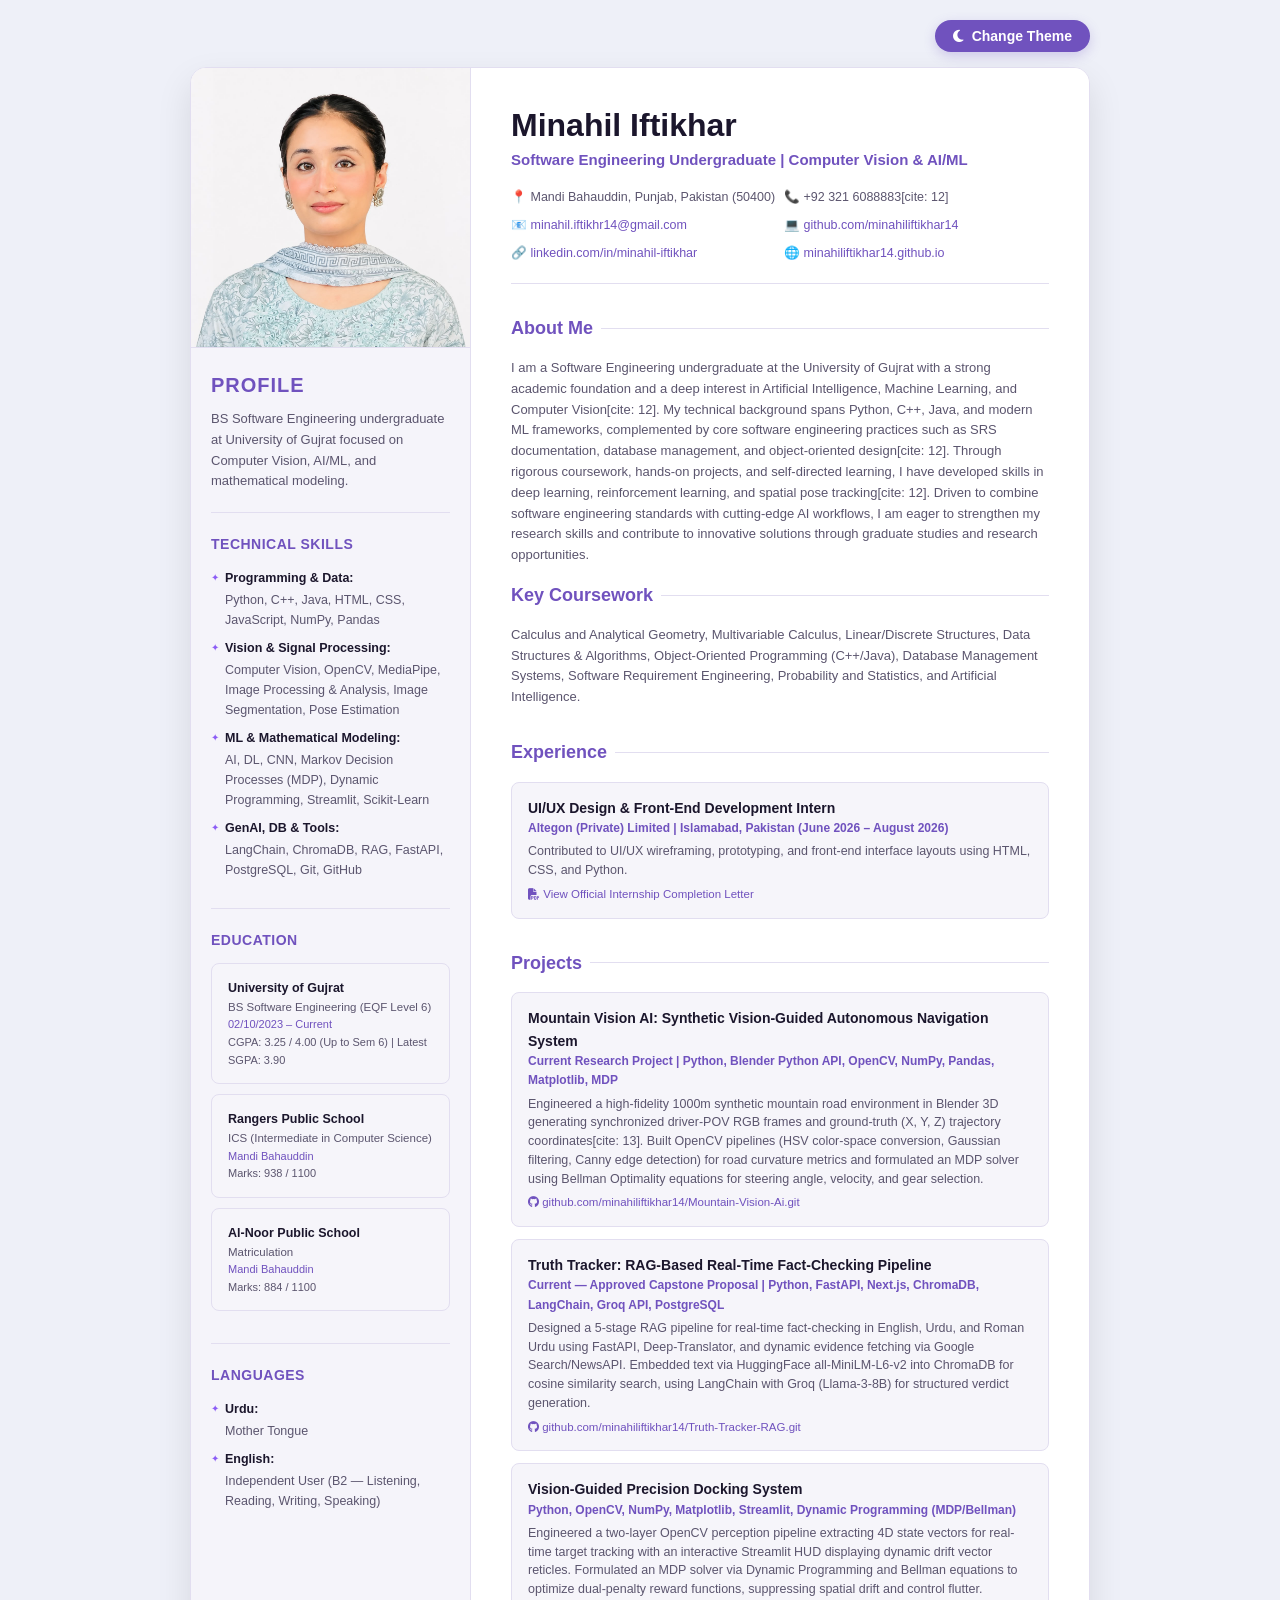
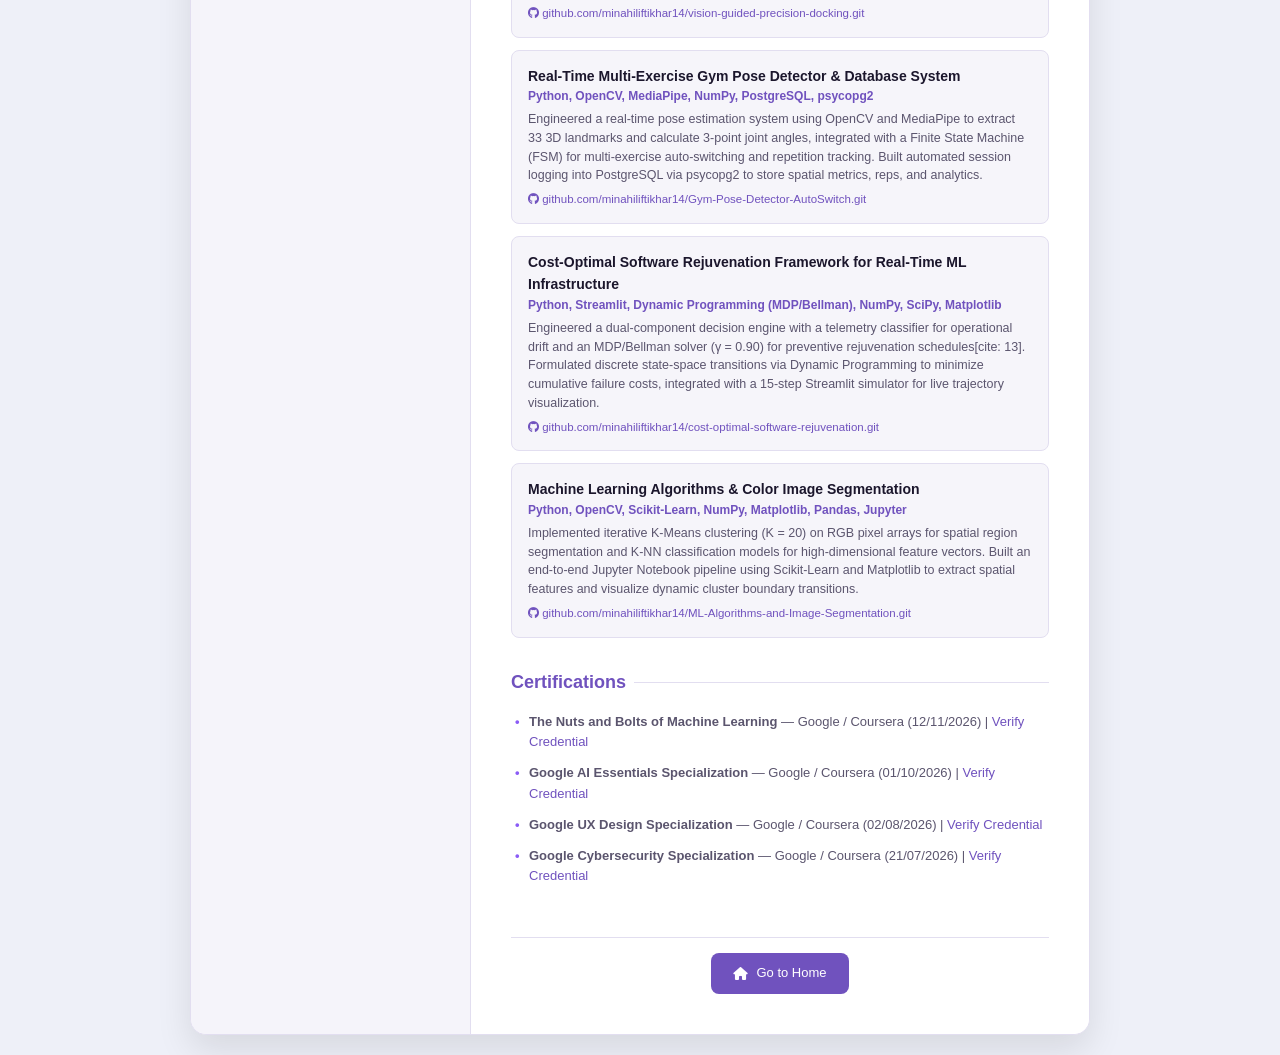
==== commit 292f4c43: "Remove citations from CV content Removed citations from profile, skills, education, and project desc" ====
--- a/cv.html
+++ b/cv.html
@@ -482,16 +482,16 @@
             <div class="sidebar-content">
                 <div class="sidebar-section">
                     <h1>Profile</h1>
-                    <p>BS Software Engineering undergraduate at University of Gujrat focused on Computer Vision, AI/ML, and mathematical modeling[cite: 12].</p>
+                    <p>BS Software Engineering undergraduate at University of Gujrat focused on Computer Vision, AI/ML, and mathematical modeling.</p>
                 </div>
 
                 <div class="sidebar-section">
                     <h3>Technical Skills</h3>
                     <ul>
-                        <li><strong>Programming & Data:</strong> Python, C++, Java, HTML, CSS, JavaScript, NumPy, Pandas[cite: 12]</li>
-                        <li><strong>Vision & Signal Processing:</strong> Computer Vision, OpenCV, MediaPipe, Image Processing & Analysis, Image Segmentation, Pose Estimation[cite: 12]</li>
-                        <li><strong>ML & Mathematical Modeling:</strong> AI, DL, CNN, Markov Decision Processes (MDP), Dynamic Programming, Streamlit, Scikit-Learn[cite: 12]</li>
-                        <li><strong>GenAI, DB & Tools:</strong> LangChain, ChromaDB, RAG, FastAPI, PostgreSQL, Git, GitHub[cite: 12]</li>
+                        <li><strong>Programming & Data:</strong> Python, C++, Java, HTML, CSS, JavaScript, NumPy, Pandas</li>
+                        <li><strong>Vision & Signal Processing:</strong> Computer Vision, OpenCV, MediaPipe, Image Processing & Analysis, Image Segmentation, Pose Estimation</li>
+                        <li><strong>ML & Mathematical Modeling:</strong> AI, DL, CNN, Markov Decision Processes (MDP), Dynamic Programming, Streamlit, Scikit-Learn</li>
+                        <li><strong>GenAI, DB & Tools:</strong> LangChain, ChromaDB, RAG, FastAPI, PostgreSQL, Git, GitHub</li>
                     </ul>
                 </div>
 
@@ -499,9 +499,9 @@
                     <h3>Education</h3>
                     <div class="item" style="margin-bottom: 10px;">
                         <div style="font-size: 12.5px; font-weight:700; color: var(--text-dark);">University of Gujrat</div>
-                        <div style="font-size: 11.5px; color: var(--text-muted);">BS Software Engineering (EQF Level 6)[cite: 12]</div>
-                        <div style="font-size: 11px; color: var(--text-purple);">02/10/2023 – Current[cite: 12]</div>
-                        <div style="font-size: 11px; color: var(--text-muted);">CGPA: 3.25 / 4.00 (Up to Sem 6) | Latest SGPA: 3.90[cite: 12]</div>
+                        <div style="font-size: 11.5px; color: var(--text-muted);">BS Software Engineering (EQF Level 6)</div>
+                        <div style="font-size: 11px; color: var(--text-purple);">02/10/2023 – Current</div>
+                        <div style="font-size: 11px; color: var(--text-muted);">CGPA: 3.25 / 4.00 (Up to Sem 6) | Latest SGPA: 3.90</div>
                     </div>
 
                     <div class="item" style="margin-bottom: 10px;">
@@ -538,22 +538,22 @@
                     <h1>Minahil Iftikhar</h1>
                     <h3>Software Engineering Undergraduate | Computer Vision & AI/ML</h3>
                     <div class="contact-grid">
-                        <div>📍 Mandi Bahauddin, Punjab, Pakistan (50400)[cite: 12]</div>
+                        <div>📍 Mandi Bahauddin, Punjab, Pakistan (50400)</div>
                         <div>📞 +92 321 6088883[cite: 12]</div>
-                        <div>📧 <a href="mailto:minahil.iftikhr14@gmail.com">minahil.iftikhr14@gmail.com</a>[cite: 12]</div>
-                        <div>💻 <a href="https://github.com/minahiliftikhar14" target="_blank">github.com/minahiliftikhar14</a>[cite: 12]</div>
-                        <div>🔗 <a href="https://linkedin.com/in/minahil-iftikhar" target="_blank">linkedin.com/in/minahil-iftikhar</a>[cite: 12]</div>
-                        <div>🌐 <a href="https://minahiliftikhar14.github.io" target="_blank">minahiliftikhar14.github.io</a>[cite: 12]</div>
+                        <div>📧 <a href="mailto:minahil.iftikhr14@gmail.com">minahil.iftikhr14@gmail.com</a></div>
+                        <div>💻 <a href="https://github.com/minahiliftikhar14" target="_blank">github.com/minahiliftikhar14</a></div>
+                        <div>🔗 <a href="https://linkedin.com/in/minahil-iftikhar" target="_blank">linkedin.com/in/minahil-iftikhar</a></div>
+                        <div>🌐 <a href="https://minahiliftikhar14.github.io" target="_blank">minahiliftikhar14.github.io</a></div>
                     </div>
                 </div>
 
                 <!-- About Me & Key Coursework -->
                 <section class="main-section">
                     <h2>About Me</h2>
-                    <p>I am a Software Engineering undergraduate at the University of Gujrat with a strong academic foundation and a deep interest in Artificial Intelligence, Machine Learning, and Computer Vision[cite: 12]. My technical background spans Python, C++, Java, and modern ML frameworks, complemented by core software engineering practices such as SRS documentation, database management, and object-oriented design[cite: 12]. Through rigorous coursework, hands-on projects, and self-directed learning, I have developed skills in deep learning, reinforcement learning, and spatial pose tracking[cite: 12]. Driven to combine software engineering standards with cutting-edge AI workflows, I am eager to strengthen my research skills and contribute to innovative solutions through graduate studies and research opportunities[cite: 12].</p>
+                    <p>I am a Software Engineering undergraduate at the University of Gujrat with a strong academic foundation and a deep interest in Artificial Intelligence, Machine Learning, and Computer Vision[cite: 12]. My technical background spans Python, C++, Java, and modern ML frameworks, complemented by core software engineering practices such as SRS documentation, database management, and object-oriented design[cite: 12]. Through rigorous coursework, hands-on projects, and self-directed learning, I have developed skills in deep learning, reinforcement learning, and spatial pose tracking[cite: 12]. Driven to combine software engineering standards with cutting-edge AI workflows, I am eager to strengthen my research skills and contribute to innovative solutions through graduate studies and research opportunities.</p>
 
                     <h2>Key Coursework</h2>
-                    <p>Calculus and Analytical Geometry, Multivariable Calculus, Linear/Discrete Structures, Data Structures & Algorithms, Object-Oriented Programming (C++/Java), Database Management Systems, Software Requirement Engineering, Probability and Statistics, and Artificial Intelligence[cite: 12].</p>
+                    <p>Calculus and Analytical Geometry, Multivariable Calculus, Linear/Discrete Structures, Data Structures & Algorithms, Object-Oriented Programming (C++/Java), Database Management Systems, Software Requirement Engineering, Probability and Statistics, and Artificial Intelligence.</p>
                 </section>
 
                 <!-- Professional Experience -->
@@ -575,55 +575,55 @@
 
                     <div class="item">
                         <div class="item-header">Mountain Vision AI: Synthetic Vision-Guided Autonomous Navigation System</div>
-                        <div class="item-sub">Current Research Project | Python, Blender Python API, OpenCV, NumPy, Pandas, Matplotlib, MDP[cite: 13]</div>
+                        <div class="item-sub">Current Research Project | Python, Blender Python API, OpenCV, NumPy, Pandas, Matplotlib, MDP</div>
                         <div class="item-details">
-                            Engineered a high-fidelity 1000m synthetic mountain road environment in Blender 3D generating synchronized driver-POV RGB frames and ground-truth (X, Y, Z) trajectory coordinates[cite: 13]. Built OpenCV pipelines (HSV color-space conversion, Gaussian filtering, Canny edge detection) for road curvature metrics and formulated an MDP solver using Bellman Optimality equations for steering angle, velocity, and gear selection[cite: 13].
-                            <br><a href="https://github.com/minahiliftikhar14/Mountain-Vision-Ai.git" target="_blank" class="project-link"><i class="fa-brands fa-github"></i> github.com/minahiliftikhar14/Mountain-Vision-Ai.git</a>[cite: 13]
+                            Engineered a high-fidelity 1000m synthetic mountain road environment in Blender 3D generating synchronized driver-POV RGB frames and ground-truth (X, Y, Z) trajectory coordinates[cite: 13]. Built OpenCV pipelines (HSV color-space conversion, Gaussian filtering, Canny edge detection) for road curvature metrics and formulated an MDP solver using Bellman Optimality equations for steering angle, velocity, and gear selection.
+                            <br><a href="https://github.com/minahiliftikhar14/Mountain-Vision-Ai.git" target="_blank" class="project-link"><i class="fa-brands fa-github"></i> github.com/minahiliftikhar14/Mountain-Vision-Ai.git</a>
                         </div>
                     </div>
 
                     <div class="item">
                         <div class="item-header">Truth Tracker: RAG-Based Real-Time Fact-Checking Pipeline</div>
-                        <div class="item-sub">Current — Approved Capstone Proposal | Python, FastAPI, Next.js, ChromaDB, LangChain, Groq API, PostgreSQL[cite: 13]</div>
+                        <div class="item-sub">Current — Approved Capstone Proposal | Python, FastAPI, Next.js, ChromaDB, LangChain, Groq API, PostgreSQL</div>
                         <div class="item-details">
-                            Designed a 5-stage RAG pipeline for real-time fact-checking in English, Urdu, and Roman Urdu using FastAPI, Deep-Translator, and dynamic evidence fetching via Google Search/NewsAPI[cite: 13]. Embedded text via HuggingFace <code>all-MiniLM-L6-v2</code> into ChromaDB for cosine similarity search, using LangChain with Groq (Llama-3-8B) for structured verdict generation[cite: 13].
-                            <br><a href="https://github.com/minahiliftikhar14/Truth-Tracker-RAG.git" target="_blank" class="project-link"><i class="fa-brands fa-github"></i> github.com/minahiliftikhar14/Truth-Tracker-RAG.git</a>[cite: 13]
+                            Designed a 5-stage RAG pipeline for real-time fact-checking in English, Urdu, and Roman Urdu using FastAPI, Deep-Translator, and dynamic evidence fetching via Google Search/NewsAPI. Embedded text via HuggingFace <code>all-MiniLM-L6-v2</code> into ChromaDB for cosine similarity search, using LangChain with Groq (Llama-3-8B) for structured verdict generation.
+                            <br><a href="https://github.com/minahiliftikhar14/Truth-Tracker-RAG.git" target="_blank" class="project-link"><i class="fa-brands fa-github"></i> github.com/minahiliftikhar14/Truth-Tracker-RAG.git</a>
                         </div>
                     </div>
 
                     <div class="item">
                         <div class="item-header">Vision-Guided Precision Docking System</div>
-                        <div class="item-sub">Python, OpenCV, NumPy, Matplotlib, Streamlit, Dynamic Programming (MDP/Bellman)[cite: 13]</div>
+                        <div class="item-sub">Python, OpenCV, NumPy, Matplotlib, Streamlit, Dynamic Programming (MDP/Bellman)</div>
                         <div class="item-details">
-                            Engineered a two-layer OpenCV perception pipeline extracting 4D state vectors for real-time target tracking with an interactive Streamlit HUD displaying dynamic drift vector reticles[cite: 13]. Formulated an MDP solver via Dynamic Programming and Bellman equations to optimize dual-penalty reward functions, suppressing spatial drift and control flutter[cite: 13].
-                            <br><a href="https://github.com/minahiliftikhar14/vision-guided-precision-docking.git" target="_blank" class="project-link"><i class="fa-brands fa-github"></i> github.com/minahiliftikhar14/vision-guided-precision-docking.git</a>[cite: 13]
+                            Engineered a two-layer OpenCV perception pipeline extracting 4D state vectors for real-time target tracking with an interactive Streamlit HUD displaying dynamic drift vector reticles. Formulated an MDP solver via Dynamic Programming and Bellman equations to optimize dual-penalty reward functions, suppressing spatial drift and control flutter.
+                            <br><a href="https://github.com/minahiliftikhar14/vision-guided-precision-docking.git" target="_blank" class="project-link"><i class="fa-brands fa-github"></i> github.com/minahiliftikhar14/vision-guided-precision-docking.git</a>
                         </div>
                     </div>
 
                     <div class="item">
                         <div class="item-header">Real-Time Multi-Exercise Gym Pose Detector & Database System</div>
-                        <div class="item-sub">Python, OpenCV, MediaPipe, NumPy, PostgreSQL, psycopg2[cite: 13]</div>
+                        <div class="item-sub">Python, OpenCV, MediaPipe, NumPy, PostgreSQL, psycopg2</div>
                         <div class="item-details">
-                            Engineered a real-time pose estimation system using OpenCV and MediaPipe to extract 33 3D landmarks and calculate 3-point joint angles, integrated with a Finite State Machine (FSM) for multi-exercise auto-switching and repetition tracking[cite: 13]. Built automated session logging into PostgreSQL via <code>psycopg2</code> to store spatial metrics, reps, and analytics[cite: 13].
-                            <br><a href="https://github.com/minahiliftikhar14/Gym-Pose-Detector-AutoSwitch.git" target="_blank" class="project-link"><i class="fa-brands fa-github"></i> github.com/minahiliftikhar14/Gym-Pose-Detector-AutoSwitch.git</a>[cite: 13]
+                            Engineered a real-time pose estimation system using OpenCV and MediaPipe to extract 33 3D landmarks and calculate 3-point joint angles, integrated with a Finite State Machine (FSM) for multi-exercise auto-switching and repetition tracking. Built automated session logging into PostgreSQL via <code>psycopg2</code> to store spatial metrics, reps, and analytics.
+                            <br><a href="https://github.com/minahiliftikhar14/Gym-Pose-Detector-AutoSwitch.git" target="_blank" class="project-link"><i class="fa-brands fa-github"></i> github.com/minahiliftikhar14/Gym-Pose-Detector-AutoSwitch.git</a>
                         </div>
                     </div>
 
                     <div class="item">
                         <div class="item-header">Cost-Optimal Software Rejuvenation Framework for Real-Time ML Infrastructure</div>
-                        <div class="item-sub">Python, Streamlit, Dynamic Programming (MDP/Bellman), NumPy, SciPy, Matplotlib[cite: 13]</div>
+                        <div class="item-sub">Python, Streamlit, Dynamic Programming (MDP/Bellman), NumPy, SciPy, Matplotlib</div>
                         <div class="item-details">
-                            Engineered a dual-component decision engine with a telemetry classifier for operational drift and an MDP/Bellman solver (&gamma; = 0.90) for preventive rejuvenation schedules[cite: 13]. Formulated discrete state-space transitions via Dynamic Programming to minimize cumulative failure costs, integrated with a 15-step Streamlit simulator for live trajectory visualization[cite: 13].
-                            <br><a href="https://github.com/minahiliftikhar14/cost-optimal-software-rejuvenation.git" target="_blank" class="project-link"><i class="fa-brands fa-github"></i> github.com/minahiliftikhar14/cost-optimal-software-rejuvenation.git</a>[cite: 13]
+                            Engineered a dual-component decision engine with a telemetry classifier for operational drift and an MDP/Bellman solver (&gamma; = 0.90) for preventive rejuvenation schedules[cite: 13]. Formulated discrete state-space transitions via Dynamic Programming to minimize cumulative failure costs, integrated with a 15-step Streamlit simulator for live trajectory visualization.
+                            <br><a href="https://github.com/minahiliftikhar14/cost-optimal-software-rejuvenation.git" target="_blank" class="project-link"><i class="fa-brands fa-github"></i> github.com/minahiliftikhar14/cost-optimal-software-rejuvenation.git</a>
                         </div>
                     </div>
 
                     <div class="item">
                         <div class="item-header">Machine Learning Algorithms & Color Image Segmentation</div>
-                        <div class="item-sub">Python, OpenCV, Scikit-Learn, NumPy, Matplotlib, Pandas, Jupyter[cite: 13]</div>
+                        <div class="item-sub">Python, OpenCV, Scikit-Learn, NumPy, Matplotlib, Pandas, Jupyter</div>
                         <div class="item-details">
-                            Implemented iterative K-Means clustering (K = 20) on RGB pixel arrays for spatial region segmentation and K-NN classification models for high-dimensional feature vectors[cite: 13]. Built an end-to-end Jupyter Notebook pipeline using Scikit-Learn and Matplotlib to extract spatial features and visualize dynamic cluster boundary transitions[cite: 13].
-                            <br><a href="https://github.com/minahiliftikhar14/ML-Algorithms-and-Image-Segmentation.git" target="_blank" class="project-link"><i class="fa-brands fa-github"></i> github.com/minahiliftikhar14/ML-Algorithms-and-Image-Segmentation.git</a>[cite: 13]
+                            Implemented iterative K-Means clustering (K = 20) on RGB pixel arrays for spatial region segmentation and K-NN classification models for high-dimensional feature vectors. Built an end-to-end Jupyter Notebook pipeline using Scikit-Learn and Matplotlib to extract spatial features and visualize dynamic cluster boundary transitions.
+                            <br><a href="https://github.com/minahiliftikhar14/ML-Algorithms-and-Image-Segmentation.git" target="_blank" class="project-link"><i class="fa-brands fa-github"></i> github.com/minahiliftikhar14/ML-Algorithms-and-Image-Segmentation.git</a>
                         </div>
                     </div>
                 </section>
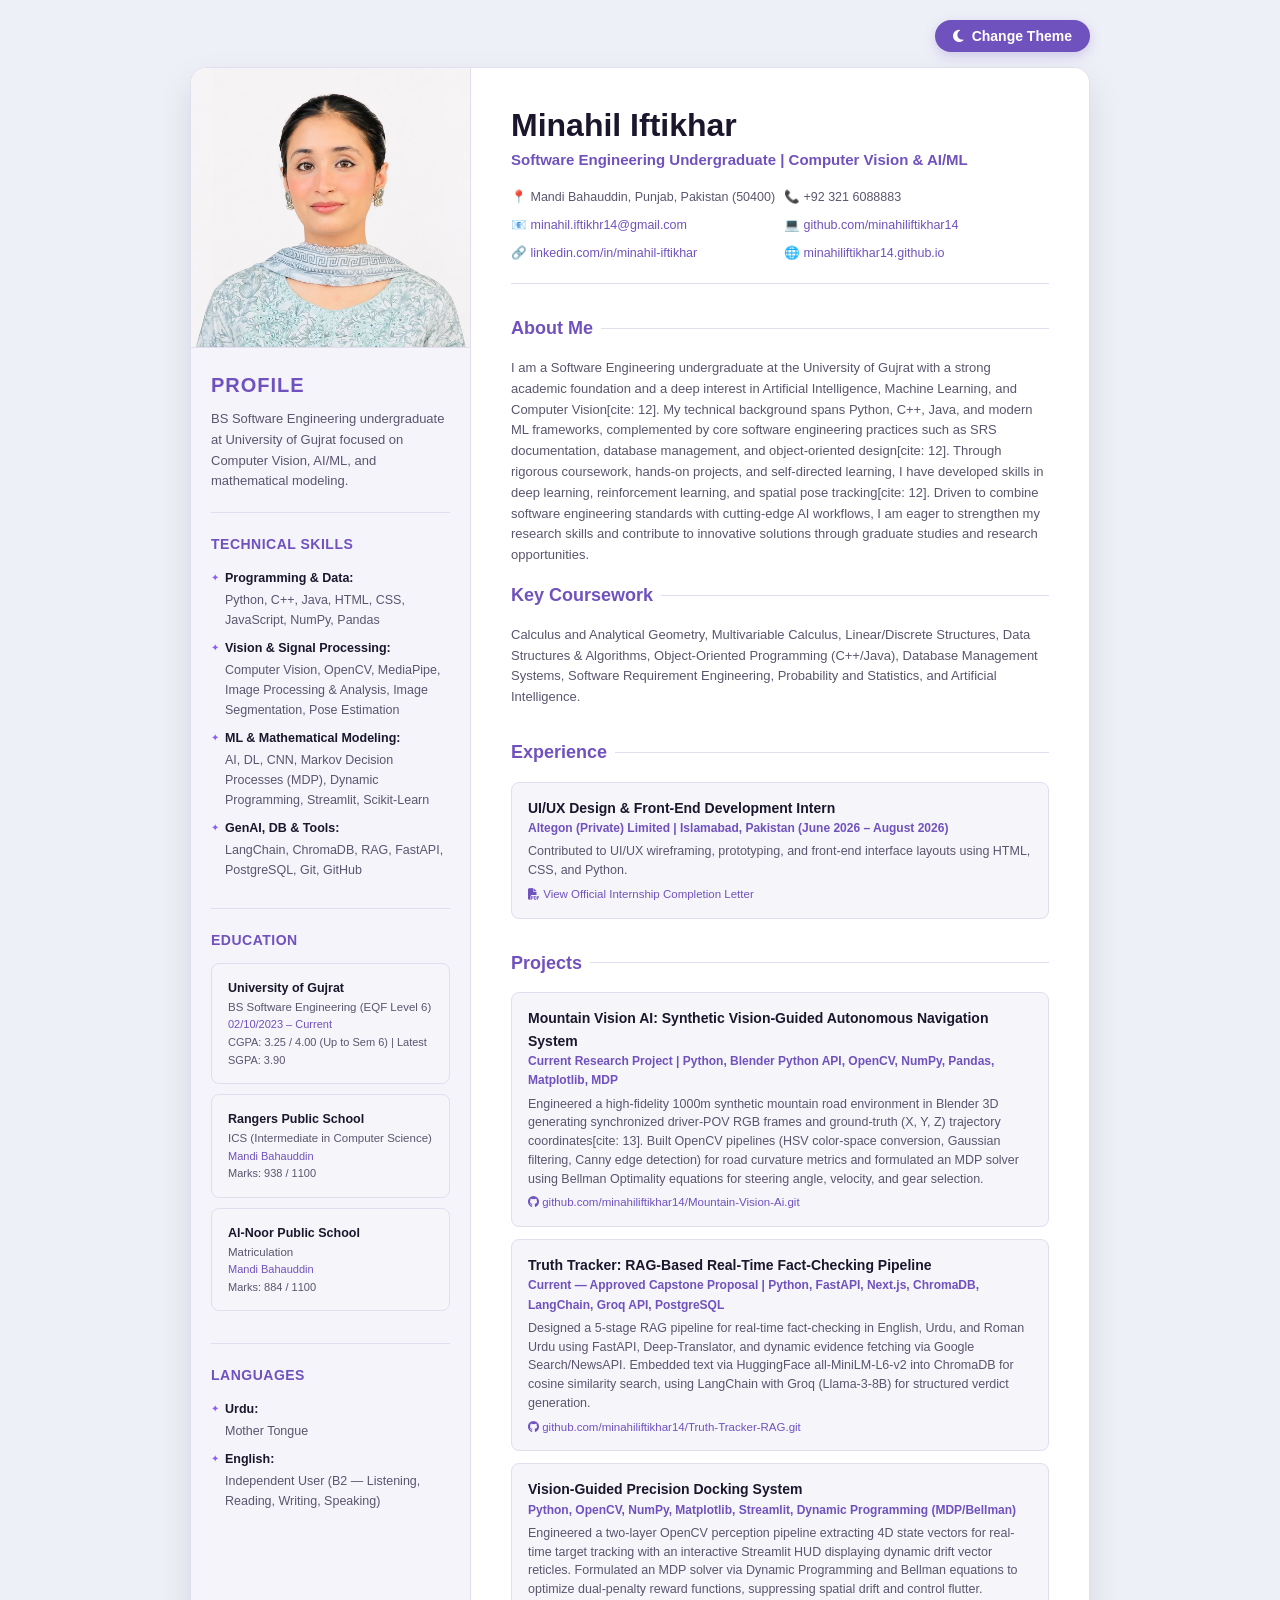
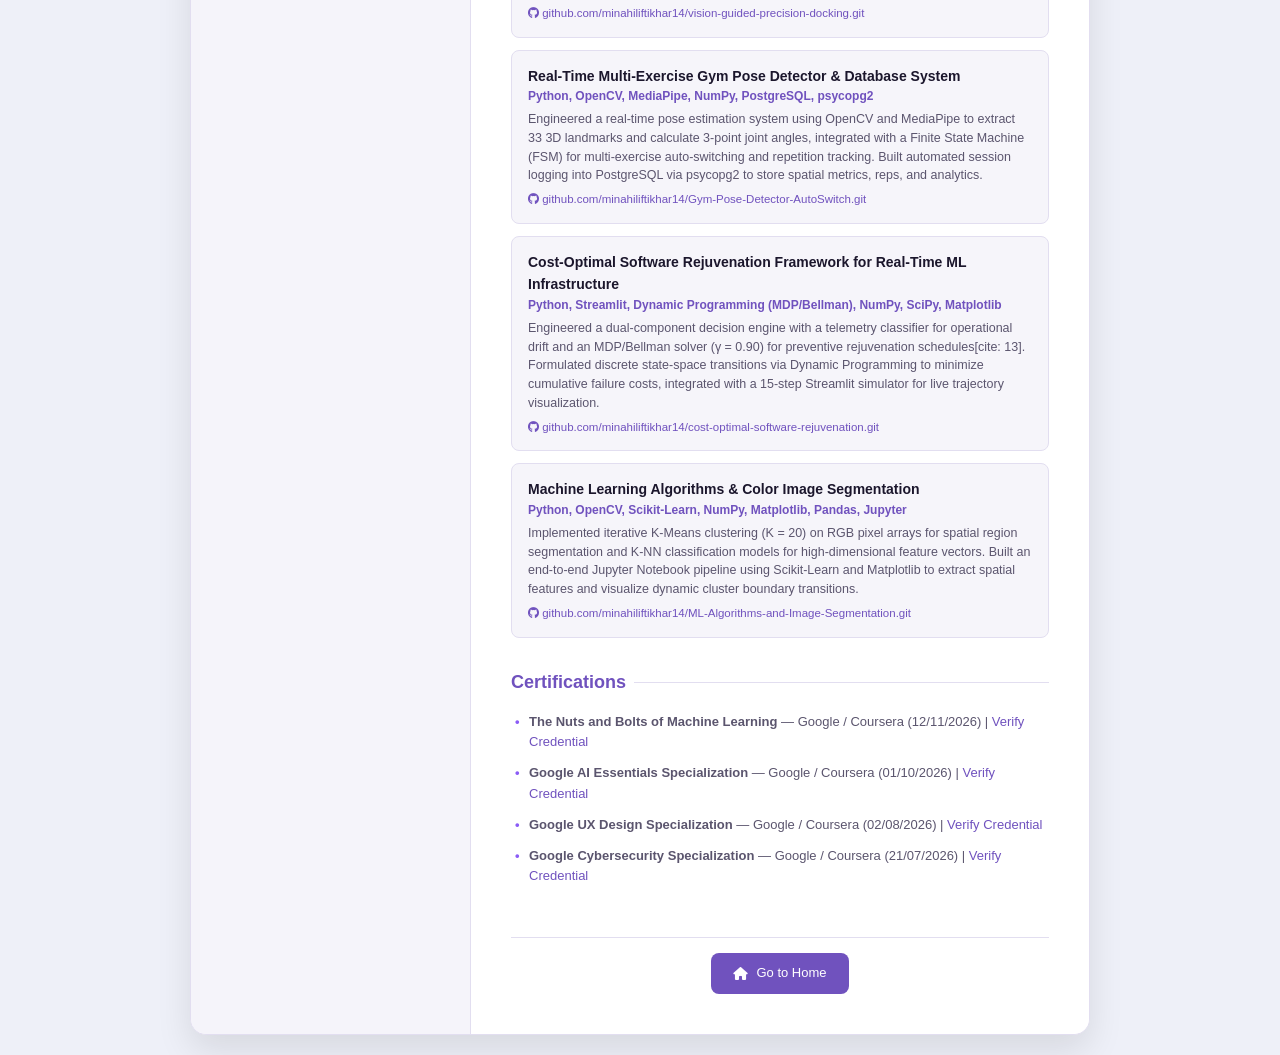
==== commit 710868a3: "Remove citation from phone number in cv.html" ====
--- a/cv.html
+++ b/cv.html
@@ -539,7 +539,7 @@
                     <h3>Software Engineering Undergraduate | Computer Vision & AI/ML</h3>
                     <div class="contact-grid">
                         <div>📍 Mandi Bahauddin, Punjab, Pakistan (50400)</div>
-                        <div>📞 +92 321 6088883[cite: 12]</div>
+                        <div>📞 +92 321 6088883</div>
                         <div>📧 <a href="mailto:minahil.iftikhr14@gmail.com">minahil.iftikhr14@gmail.com</a></div>
                         <div>💻 <a href="https://github.com/minahiliftikhar14" target="_blank">github.com/minahiliftikhar14</a></div>
                         <div>🔗 <a href="https://linkedin.com/in/minahil-iftikhar" target="_blank">linkedin.com/in/minahil-iftikhar</a></div>
